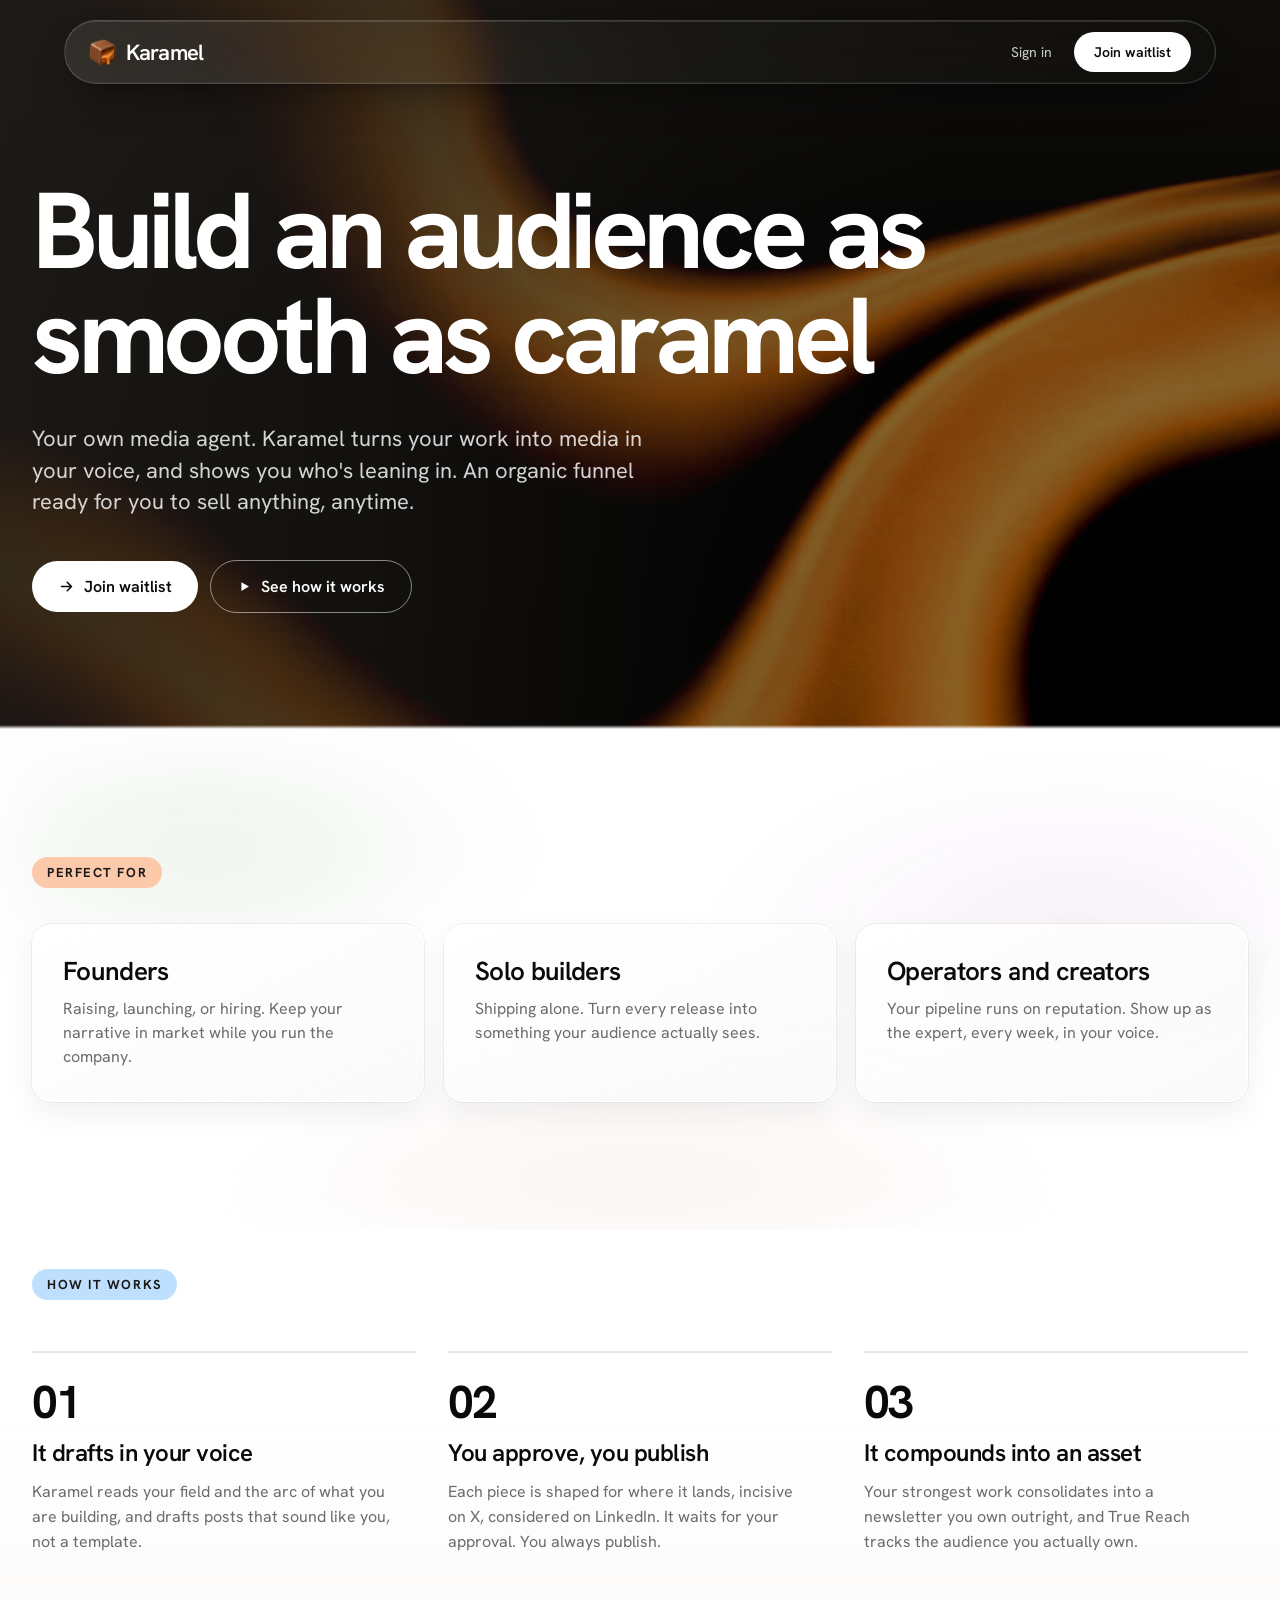
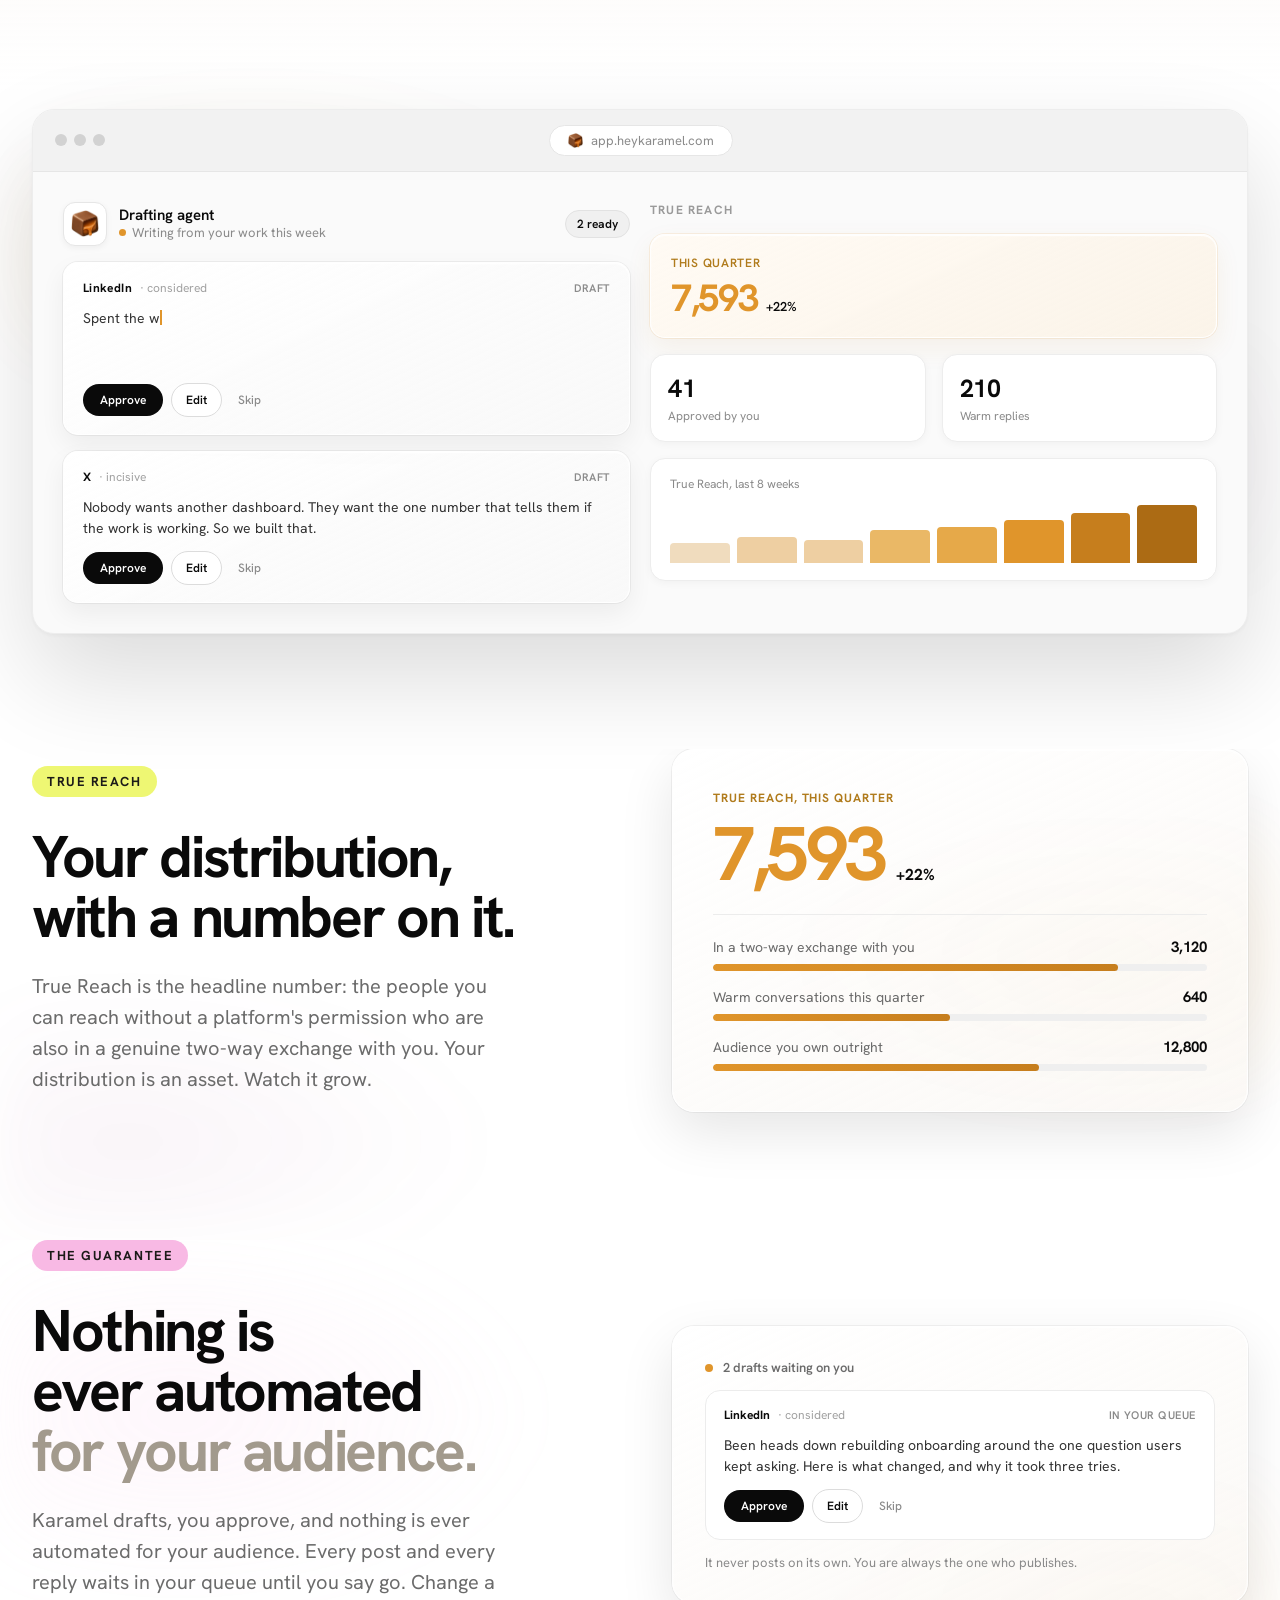
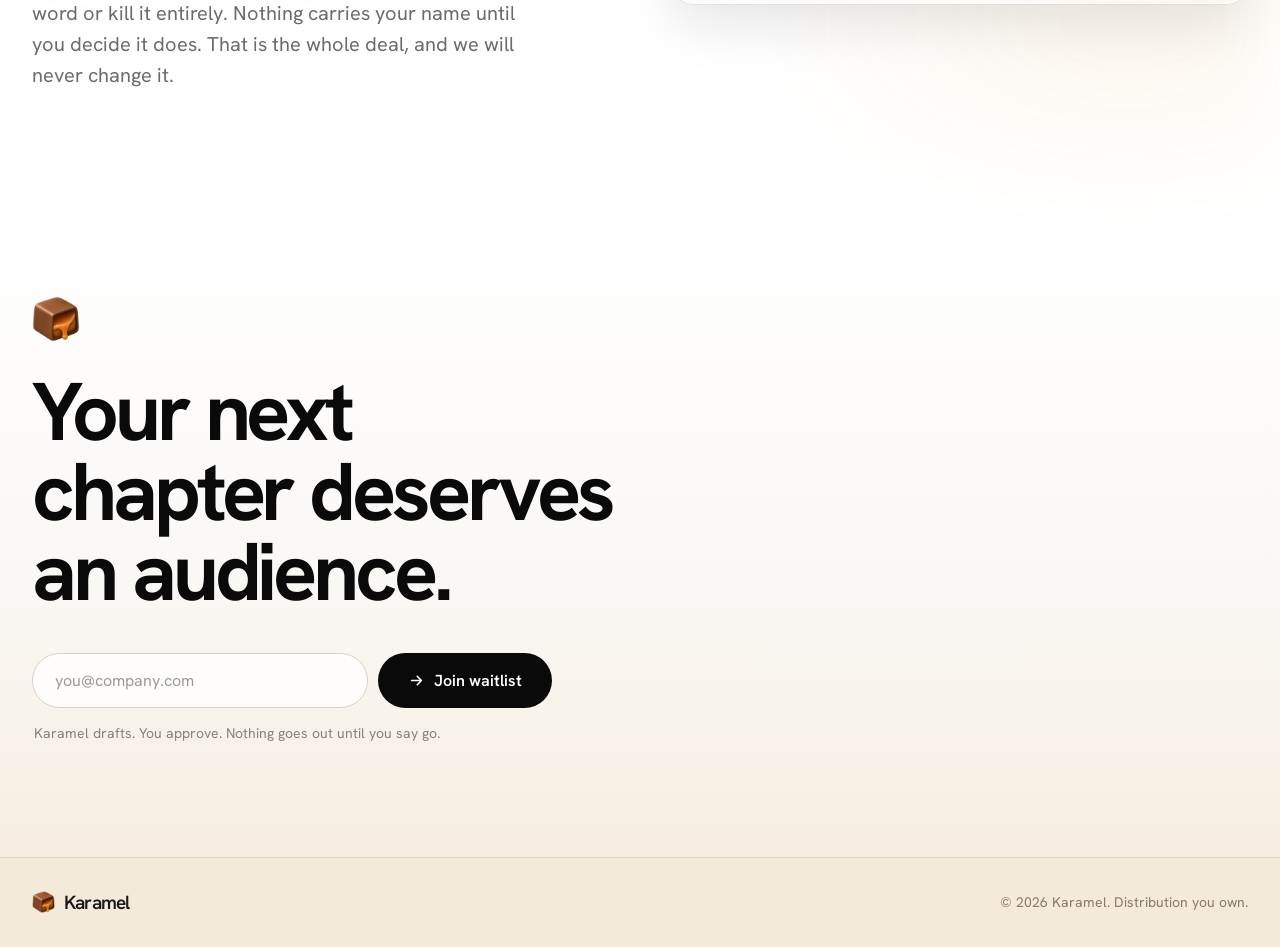
==== index.html @ 357627ce "Replace emblem with caramel-cube mark across site + favicon/apple-touch Co-Authored-By: Claude Opus " ====
<!doctype html>
<html lang="en">
<head>
<meta charset="utf-8">
<meta name="viewport" content="width=device-width, initial-scale=1">
<title>Karamel, build an audience as smooth as caramel</title>
<meta name="description" content="Your own media agent. Karamel turns your work into media in your voice, and shows you who's leaning in. An organic funnel ready for you to sell anything, anytime.">
<link rel="icon" type="image/png" href="assets/favicon.png">
<link rel="apple-touch-icon" href="assets/apple-touch-icon.png">
<link rel="canonical" href="https://heykaramel.com/">
<meta property="og:type" content="website">
<meta property="og:site_name" content="Karamel">
<meta property="og:url" content="https://heykaramel.com/">
<meta property="og:title" content="Karamel, build an audience as smooth as caramel">
<meta property="og:description" content="Your own media agent. Karamel turns your work into media in your voice, and shows you who's leaning in. An organic funnel ready for you to sell anything, anytime.">
<meta property="og:image" content="https://heykaramel.com/assets/og.png">
<meta property="og:image:width" content="1200">
<meta property="og:image:height" content="630">
<meta property="og:image:alt" content="Karamel: build an audience as smooth as caramel.">
<meta name="twitter:card" content="summary_large_image">
<meta name="twitter:title" content="Karamel, build an audience as smooth as caramel">
<meta name="twitter:description" content="Your own media agent. Karamel turns your work into media in your voice, and shows you who's leaning in. An organic funnel ready for you to sell anything, anytime.">
<meta name="twitter:image" content="https://heykaramel.com/assets/og.png">
<link rel="preconnect" href="https://fonts.googleapis.com">
<link rel="preconnect" href="https://fonts.gstatic.com" crossorigin>
<link href="https://fonts.googleapis.com/css2?family=Hanken+Grotesk:wght@400;500;600;700;800&display=swap" rel="stylesheet">
<style>
  body { margin: 0; background: #ffffff; }
  html { scroll-behavior: smooth; }
  a { color: #0a0a0a; text-decoration: none; }
  a:hover { color: #000000; }
  input.kv-field { font-family: 'Hanken Grotesk', system-ui, Helvetica, Arial, sans-serif; }
  input.kv-field::placeholder { color: #9a9a9a; }
  @keyframes kv-pulse { 0%,100% { transform: scale(1); opacity: 1; } 50% { transform: scale(1.5); opacity: .35; } }
  @keyframes kv-pop { 0% { opacity: 0; transform: translateY(6px); } 100% { opacity: 1; transform: none; } }
  @keyframes kv-caret { 0%,100% { opacity: 1; } 50% { opacity: 0; } }
  @keyframes kv-drift { 0%,100% { transform: translate3d(0,0,0) scale(1); } 50% { transform: translate3d(3%,-4%,0) scale(1.08); } }
  @keyframes kv-drift2 { 0%,100% { transform: translate3d(0,0,0) scale(1); } 50% { transform: translate3d(-3%,4%,0) scale(1.1); } }
  @keyframes kv-glow { 0%,100% { opacity: .68; transform: translateX(-50%) scale(1); } 50% { opacity: 1; transform: translateX(-50%) scale(1.1); } }
  /* hover and focus states (converted from the design's inline hover/focus attributes) */
  /* Nav glass. Measured off the zelara.ai header pill and reproduced value for value:
     blur+saturate, the 29deg sheen, the hairline border, and all four shadows (two inset
     highlights, two drops). Only the tint is ours: their base is a dark green, ours is #201d19. */
  .kv-nav-glass {
    max-width: 1152px; margin: 0 auto; height: 64px; padding: 0 24px; box-sizing: border-box;
    display: flex; align-items: center; justify-content: space-between; gap: 16px;
    border-radius: 9999px;
    border: 1px solid rgba(255,255,255,0.15);
    background-color: rgba(32,29,25,0.18);
    background-image: linear-gradient(29deg, rgba(255,255,255,0.1) 0%, rgba(255,255,255,0.03) 50%, rgba(255,255,255,0) 100%);
    -webkit-backdrop-filter: blur(18px) saturate(1.4);
    backdrop-filter: blur(18px) saturate(1.4);
    box-shadow: inset 0 1px 0 0 rgba(255,255,255,0.12),
                inset 0 -1px 0 0 rgba(255,255,255,0.05),
                0 20px 40px -18px rgba(0,0,0,0.55),
                0 4px 14px -6px rgba(0,0,0,0.35);
    transition: background-color .3s ease, background-image .3s ease, border-color .3s ease, box-shadow .3s ease;
  }
  .kv-wordmark { font-size: 22px; font-weight: 600; letter-spacing: -0.04em; color: #ffffff; transition: color .3s ease; }
  .kv-nav-link { font-size: 14px; font-weight: 400; color: rgba(255,255,255,0.8); transition: color .3s ease; }
  .kv-nav-cta { display: inline-flex; align-items: center; height: 40px; padding: 0 20px; font-size: 14px;
    font-weight: 600; color: #0a0a0a; background: #ffffff; border-radius: 999px; white-space: nowrap;
    transition: background .2s ease, color .2s ease, transform .2s ease; }
  /* Past the hero the page turns white, where the exact glass would hide its own contents
     (white type on a light pill). Same geometry, readable backdrop. */
  .kv-nav-glass.kv-nav-light {
    background-color: rgba(255,255,255,0.7);
    background-image: linear-gradient(29deg, rgba(255,255,255,0.6) 0%, rgba(255,255,255,0.28) 50%, rgba(255,255,255,0) 100%);
    border-color: rgba(10,10,10,0.08);
    box-shadow: inset 0 1px 0 0 rgba(255,255,255,0.9),
                0 12px 30px -14px rgba(0,0,0,0.2),
                0 2px 8px -4px rgba(0,0,0,0.1);
  }
  .kv-nav-light .kv-wordmark { color: #0a0a0a; }
  .kv-nav-light .kv-nav-link { color: #6b6b6b; }
  .kv-nav-light .kv-nav-cta { background: #0a0a0a; color: #ffffff; }
  .kv-nav-glass a:not(.kv-nav-cta):hover { color: #ffffff; }
  .kv-nav-light a:not(.kv-nav-cta):hover { color: #0a0a0a; }
  .kv-nav-cta:hover { background: #f4ead9; color: #0a0a0a; transform: translateY(-1px); }
  .kv-nav-light .kv-nav-cta:hover { background: #262626; color: #ffffff; }
  .kv-hero-primary:hover { background: #f4ead9; transform: translateY(-2px); box-shadow: 0 12px 28px rgba(0,0,0,0.35); }
  .kv-hero-ghost:hover { border-color: #ffffff; transform: translateY(-2px); background: rgba(255,255,255,0.1); }
  .kv-approve:hover { background: #262626; transform: translateY(-1px); }
  .kv-edit:hover { border-color: #0a0a0a; }
  .kv-skip:hover { color: #0a0a0a; }
  .kv-pill:hover { transform: rotate(-2.5deg) scale(1.06); }
  .kv-case:hover { transform: translateY(-8px) rotate(-1.4deg); box-shadow: inset 0 1px 1px rgba(255,255,255,0.97), 0 0 0 1px rgba(224,149,43,0.16), 0 26px 54px rgba(0,0,0,0.12); }
  .kv-step:hover { transform: translateY(-6px) scale(1.02); border-color: #e0952b; }
  .kv-field:focus { border-color: #e0952b; box-shadow: 0 0 0 4px rgba(224,149,43,0.18); }
  .kv-wl-submit:hover { background: #262626; transform: translateY(-2px); box-shadow: 0 12px 28px rgba(10,10,10,0.22); }
  /* THE BET light. The source loop is acid lime; hue-rotate carries it to caramel.
     CSS hue-rotate is a matrix approximation, not a true rotation, so these are tuned by eye. */
  .kv-hero-video { position: absolute; inset: 0; width: 100%; height: 100%; object-fit: cover;
    /* Mirrored, the way the reference does it: the source's hot core sits left, and our copy is
       left-aligned, so flipping carries the light to the right where nothing sits on top of it. */
    transform: scaleX(-1.18) scaleY(1.18);
    filter: hue-rotate(-45deg) saturate(0.8) brightness(0.55) contrast(1.7); }
  @media (prefers-reduced-motion: reduce) {
    * { animation: none !important; transition: none !important; }
    [data-reveal] { opacity: 1 !important; transform: none !important; }
  }
</style>
</head>
<body>
<!-- NAV. Lives outside the wrapper below: that wrapper has overflow-x:hidden, which makes it a
     scroll container, and a position:fixed nav has no business nested inside one. -->
<nav style="position: fixed; top: 0; left: 0; right: 0; z-index: 50; padding: 20px 24px 0; pointer-events: none; font-family: 'Hanken Grotesk', system-ui, Helvetica, Arial, sans-serif;">
    <div class="kv-nav-glass" style="pointer-events: auto;">
      <a href="#top" style="display: flex; align-items: center; gap: 9px; flex-shrink: 0;">
        <img src="assets/emblem.png" alt="Karamel" style="height: 27px; width: auto; display: block;">
        <span class="kv-wordmark">Karamel</span>
      </a>
      <div style="display: flex; align-items: center; gap: clamp(10px,2vw,22px);">
        <a href="#waitlist" id="kv-signin" class="kv-nav-link">Sign in</a>
        <a href="#waitlist" class="kv-nav-cta">Join waitlist</a>
      </div>
    </div>
</nav>

<div style="font-family: 'Hanken Grotesk', system-ui, Helvetica, Arial, sans-serif; color: #0a0a0a; background: #ffffff; overflow-x: hidden;">

  <!-- HERO -->
  <header id="top" style="position: relative; overflow: hidden; background: #201d19;">
    <!-- background light loop (the caramel drift, moved up from the old statement section) -->
    <div style="position: absolute; inset: 0; z-index: 0; pointer-events: none; overflow: hidden; background: #000000;">
      <video id="kv-hero-light" class="kv-hero-video" autoplay muted loop playsinline preload="metadata" poster="assets/thebet-light-poster.jpg" aria-hidden="true" tabindex="-1">
        <source src="assets/thebet-light.webm" type="video/webm">
        <source src="assets/thebet-light.mp4" type="video/mp4">
      </video>
      <!-- top scrim, keeps the heading off the hot core -->
      <div style="position: absolute; inset: 0; background: linear-gradient(180deg, rgba(32,29,25,0.5), rgba(32,29,25,0.08) 45%, rgba(32,29,25,0));"></div>
      <!-- left scrim. The copy is left-aligned and the light sweeps through it; this holds the
           text column readable and lets the light bloom on the right, where nothing sits on it. -->
      <div style="position: absolute; inset: 0; background: linear-gradient(90deg, rgba(32,29,25,0.82) 0%, rgba(32,29,25,0.55) 30%, rgba(32,29,25,0.16) 54%, rgba(32,29,25,0) 74%);"></div>
      <!-- bottom fade: a thin feathered edge at the very bottom only, just enough to meet the
           white section below. -->
      <div style="position: absolute; inset: 99.5% 0 0 0; background: linear-gradient(180deg, rgba(255,255,255,0) 0%, #ffffff 100%);"></div>
    </div>
    <div style="position: relative; z-index: 1; max-width: 1240px; margin: 0 auto; padding: clamp(132px,14vw,196px) 32px clamp(72px,9vw,116px);">
      <h1 data-reveal style="font-size: clamp(52px,9vw,108px); font-weight: 700; letter-spacing: -0.05em; line-height: 0.97; margin: 0 0 clamp(24px,3vw,34px); max-width: 15ch; text-wrap: balance; color: #ffffff;">Build an audience as smooth as caramel</h1>
      <p data-reveal style="font-size: clamp(18px,1.9vw,22px); line-height: 1.45; color: rgba(255,255,255,0.82); max-width: 620px; margin: 0 0 clamp(30px,4vw,42px); text-wrap: pretty;">Your own media agent. Karamel turns your work into media in your voice, and shows you who's leaning in. An organic funnel ready for you to sell anything, anytime.</p>
      <div data-reveal style="display: flex; align-items: center; gap: 12px; flex-wrap: wrap;">
        <a href="#waitlist" class="kv-hero-primary" style="display: inline-flex; align-items: center; gap: 9px; padding: 15px 26px; font-size: 16px; font-weight: 600; color: #0a0a0a; background: #ffffff; border-radius: 999px; transition: background .2s ease, transform .2s ease, box-shadow .2s ease;">
          <svg width="17" height="17" viewBox="0 0 24 24" fill="none"><path d="M5 12h14M13 6l6 6-6 6" stroke="#0a0a0a" stroke-width="2.2" stroke-linecap="round" stroke-linejoin="round"/></svg>Join waitlist
        </a>
        <a href="#how" class="kv-hero-ghost" style="display: inline-flex; align-items: center; gap: 9px; padding: 15px 26px; font-size: 16px; font-weight: 600; color: #ffffff; background: transparent; border: 1px solid rgba(255,255,255,0.5); border-radius: 999px; transition: border-color .2s ease, transform .2s ease, background .2s ease;">
          <svg width="15" height="15" viewBox="0 0 24 24" fill="none"><path d="M7 5l12 7-12 7V5z" fill="#ffffff"/></svg>See how it works
        </a>
      </div>
    </div>
  </header>

  <!-- USE-CASE CARDS -->
  <section style="position: relative; overflow: hidden;">
    <div style="position: absolute; inset: 0; z-index: 0; pointer-events: none; background: radial-gradient(38% 44% at 16% 24%, rgba(12,60,6,0.06), transparent 70%), radial-gradient(40% 46% at 84% 40%, rgba(107,24,111,0.06), transparent 72%), radial-gradient(46% 50% at 50% 96%, rgba(245,236,231,0.6), transparent 72%); filter: blur(28px); animation: kv-drift 32s ease-in-out infinite;"></div>
    <div style="position: relative; z-index: 1; max-width: 1240px; margin: 0 auto; padding: clamp(72px,10vw,140px) 32px;">
      <p data-reveal style="margin: 0 0 clamp(24px,3vw,36px);"><span class="kv-pill" style="display: inline-block; padding: 7px 15px; font-size: 13px; font-weight: 700; letter-spacing: 0.12em; text-transform: uppercase; color: #1b1a18; background: #fcc9ab; border-radius: 999px; transition: transform .25s cubic-bezier(.34,1.56,.64,1);">Perfect for</span></p>
      <div style="display: grid; grid-template-columns: repeat(auto-fit, minmax(280px, 1fr)); gap: 20px;">
        <div data-reveal class="kv-case" style="background: linear-gradient(155deg, rgba(255,255,255,0.92), rgba(248,248,248,0.7)); border: 1px solid rgba(255,255,255,0.9); box-shadow: inset 0 1px 1px rgba(255,255,255,0.95), 0 0 0 1px rgba(0,0,0,0.05), 0 12px 30px rgba(0,0,0,0.06); border-radius: 20px; padding: 32px 30px; display: flex; flex-direction: column; gap: 12px; height: 100%; box-sizing: border-box; transition: transform .32s cubic-bezier(.34,1.56,.64,1), box-shadow .28s ease;">
          <div style="font-size: clamp(22px,2.4vw,26px); font-weight: 600; letter-spacing: -0.025em; color: #0a0a0a; line-height: 1.1;">Founders</div>
          <div style="font-size: 16px; line-height: 1.5; color: #6b6b6b;">Raising, launching, or hiring. Keep your narrative in market while you run the company.</div>
        </div>
        <div data-reveal class="kv-case" style="background: linear-gradient(155deg, rgba(255,255,255,0.92), rgba(248,248,248,0.7)); border: 1px solid rgba(255,255,255,0.9); box-shadow: inset 0 1px 1px rgba(255,255,255,0.95), 0 0 0 1px rgba(0,0,0,0.05), 0 12px 30px rgba(0,0,0,0.06); border-radius: 20px; padding: 32px 30px; display: flex; flex-direction: column; gap: 12px; height: 100%; box-sizing: border-box; transition: transform .32s cubic-bezier(.34,1.56,.64,1), box-shadow .28s ease;">
          <div style="font-size: clamp(22px,2.4vw,26px); font-weight: 600; letter-spacing: -0.025em; color: #0a0a0a; line-height: 1.1;">Solo builders</div>
          <div style="font-size: 16px; line-height: 1.5; color: #6b6b6b;">Shipping alone. Turn every release into something your audience actually sees.</div>
        </div>
        <div data-reveal class="kv-case" style="background: linear-gradient(155deg, rgba(255,255,255,0.92), rgba(248,248,248,0.7)); border: 1px solid rgba(255,255,255,0.9); box-shadow: inset 0 1px 1px rgba(255,255,255,0.95), 0 0 0 1px rgba(0,0,0,0.05), 0 12px 30px rgba(0,0,0,0.06); border-radius: 20px; padding: 32px 30px; display: flex; flex-direction: column; gap: 12px; height: 100%; box-sizing: border-box; transition: transform .32s cubic-bezier(.34,1.56,.64,1), box-shadow .28s ease;">
          <div style="font-size: clamp(22px,2.4vw,26px); font-weight: 600; letter-spacing: -0.025em; color: #0a0a0a; line-height: 1.1;">Operators and creators</div>
          <div style="font-size: 16px; line-height: 1.5; color: #6b6b6b;">Your pipeline runs on reputation. Show up as the expert, every week, in your voice.</div>
        </div>
      </div>
    </div>
  </section>

  <!-- NUMBERED STEPS -->
  <section id="how" style="position: relative;">
    <div style="position: absolute; inset: 0; z-index: 0; pointer-events: none; background: linear-gradient(180deg, #ffffff 0%, rgba(250,248,245,0) 37%, rgba(251,249,247,0.5) 73%, #ffffff 96%);"></div>
    <div style="position: relative; z-index: 1; max-width: 1240px; margin: 0 auto; padding: clamp(20px,3vw,40px) 32px clamp(72px,10vw,140px);">
      <p data-reveal style="margin: 0 0 clamp(36px,4vw,56px);"><span class="kv-pill" style="display: inline-block; padding: 7px 15px; font-size: 13px; font-weight: 700; letter-spacing: 0.12em; text-transform: uppercase; color: #1b1a18; background: #bedffe; border-radius: 999px; transition: transform .25s cubic-bezier(.34,1.56,.64,1);">How it works</span></p>
      <div style="display: grid; grid-template-columns: repeat(auto-fit, minmax(280px, 1fr)); gap: clamp(20px,3vw,32px);">
        <div data-reveal class="kv-step" style="display: flex; flex-direction: column; gap: 14px; padding: 26px 22px 26px 0; border-top: 2px solid #e6e6e6; transition: transform .32s cubic-bezier(.34,1.56,.64,1), border-color .28s ease;">
          <div style="font-size: clamp(34px,4vw,46px); font-weight: 700; letter-spacing: -0.04em; color: #0a0a0a; font-variant-numeric: tabular-nums; line-height: 1;">01</div>
          <div style="font-size: clamp(20px,2.1vw,24px); font-weight: 600; letter-spacing: -0.02em; color: #0a0a0a; line-height: 1.15;">It drafts in your voice</div>
          <div style="font-size: 16px; line-height: 1.55; color: #6b6b6b;">Karamel reads your field and the arc of what you are building, and drafts posts that sound like you, not a template.</div>
        </div>
        <div data-reveal class="kv-step" style="display: flex; flex-direction: column; gap: 14px; padding: 26px 22px 26px 0; border-top: 2px solid #e6e6e6; transition: transform .32s cubic-bezier(.34,1.56,.64,1), border-color .28s ease;">
          <div style="font-size: clamp(34px,4vw,46px); font-weight: 700; letter-spacing: -0.04em; color: #0a0a0a; font-variant-numeric: tabular-nums; line-height: 1;">02</div>
          <div style="font-size: clamp(20px,2.1vw,24px); font-weight: 600; letter-spacing: -0.02em; color: #0a0a0a; line-height: 1.15;">You approve, you publish</div>
          <div style="font-size: 16px; line-height: 1.55; color: #6b6b6b;">Each piece is shaped for where it lands, incisive on X, considered on LinkedIn. It waits for your approval. You always publish.</div>
        </div>
        <div data-reveal class="kv-step" style="display: flex; flex-direction: column; gap: 14px; padding: 26px 22px 26px 0; border-top: 2px solid #e6e6e6; transition: transform .32s cubic-bezier(.34,1.56,.64,1), border-color .28s ease;">
          <div style="font-size: clamp(34px,4vw,46px); font-weight: 700; letter-spacing: -0.04em; color: #0a0a0a; font-variant-numeric: tabular-nums; line-height: 1;">03</div>
          <div style="font-size: clamp(20px,2.1vw,24px); font-weight: 600; letter-spacing: -0.02em; color: #0a0a0a; line-height: 1.15;">It compounds into an asset</div>
          <div style="font-size: 16px; line-height: 1.55; color: #6b6b6b;">Your strongest work consolidates into a newsletter you own outright, and True Reach tracks the audience you actually own.</div>
        </div>
      </div>
    </div>
  </section>

  <!-- PRODUCT SHOT -->
  <section id="kv-product" style="position: relative; max-width: 1240px; margin: 0 auto; padding: 0 32px clamp(72px,9vw,128px);">
    <div style="position: absolute; inset: -6% 0 8% 0; z-index: 0; pointer-events: none; background: radial-gradient(40% 38% at 20% 30%, rgba(224,149,43,0.1), transparent 70%), radial-gradient(42% 40% at 84% 62%, rgba(107,24,111,0.05), transparent 72%); filter: blur(30px); animation: kv-drift2 34s ease-in-out infinite;"></div>
    <div data-reveal style="position: relative; z-index: 1; border-radius: 22px; overflow: hidden; background: #fafafa; border: 1px solid #ededed; box-shadow: 0 2px 4px rgba(0,0,0,0.04), 0 44px 100px rgba(0,0,0,0.14);">
      <div style="display: flex; align-items: center; gap: 14px; padding: 15px 22px; background: #f2f2f2; border-bottom: 1px solid #e6e6e6;">
        <div style="display: flex; gap: 7px;">
          <span style="width: 12px; height: 12px; border-radius: 50%; background: #d2d2d2;"></span>
          <span style="width: 12px; height: 12px; border-radius: 50%; background: #d2d2d2;"></span>
          <span style="width: 12px; height: 12px; border-radius: 50%; background: #d2d2d2;"></span>
        </div>
        <div style="display: flex; align-items: center; gap: 8px; margin: 0 auto; padding: 6px 18px; background: #ffffff; border: 1px solid #e6e6e6; border-radius: 999px; font-size: 13px; color: #8a8a8a;">
          <img src="assets/emblem.png" alt="" style="height: 15px; width: auto;">app.heykaramel.com
        </div>
        <div style="width: 48px;"></div>
      </div>
      <div style="padding: clamp(20px,2.6vw,30px); display: grid; grid-template-columns: repeat(auto-fit, minmax(300px, 1fr)); gap: 20px;">

        <div style="display: flex; flex-direction: column; gap: 16px; min-width: 0;">
          <div style="display: flex; align-items: center; gap: 12px;">
            <span style="width: 42px; height: 42px; border-radius: 12px; background: #ffffff; border: 1px solid #e6e6e6; display: flex; align-items: center; justify-content: center; flex-shrink: 0; box-shadow: 0 2px 6px rgba(0,0,0,0.05);"><img src="assets/emblem.png" alt="" style="width: 28px; height: 28px; object-fit: contain;"></span>
            <div style="min-width: 0;">
              <div style="font-size: 15px; font-weight: 600; color: #0a0a0a; line-height: 1.2;">Drafting agent</div>
              <div style="font-size: 13px; color: #8a8a8a; display: flex; align-items: center; gap: 6px;"><span style="width: 7px; height: 7px; border-radius: 50%; background: #e0952b; display: inline-block; animation: kv-pulse 1.8s ease-in-out infinite;"></span>Writing from your work this week</div>
            </div>
            <span style="margin-left: auto; font-size: 12px; font-weight: 600; color: #0a0a0a; background: #f0f0f0; border: 1px solid #e2e2e2; padding: 5px 11px; border-radius: 999px; white-space: nowrap;">2 ready</span>
          </div>

          <div style="background: linear-gradient(155deg, rgba(255,255,255,0.92), rgba(248,248,248,0.72)); border: 1px solid rgba(255,255,255,0.9); box-shadow: inset 0 1px 1px rgba(255,255,255,0.95), 0 0 0 1px rgba(0,0,0,0.05), 0 10px 26px rgba(0,0,0,0.06); border-radius: 15px; padding: 17px 19px; display: flex; flex-direction: column; gap: 12px;">
            <div style="display: flex; align-items: center; gap: 8px;"><span style="font-size: 12px; font-weight: 700; letter-spacing: 0.03em; color: #0a0a0a;">LinkedIn</span><span style="font-size: 12px; color: #a0a0a0;">· considered</span><span style="margin-left: auto; font-size: 11px; font-weight: 600; letter-spacing: 0.05em; text-transform: uppercase; color: #8a8a8a;">Draft</span></div>
            <p style="margin: 0; font-size: 14px; line-height: 1.5; color: #333333; min-height: 63px;"><span id="kv-type"></span><span id="kv-caret" style="display: inline-block; width: 2px; height: 15px; background: #e0952b; margin-left: 1px; vertical-align: -2px; animation: kv-caret 1s step-end infinite;"></span></p>
            <div id="kv-draft-pending" style="display: flex; gap: 8px; align-items: center;">
              <button onclick="kvApprove(this)" class="kv-approve" style="font-size: 12px; font-weight: 600; font-family: inherit; color: #ffffff; background: #0a0a0a; border: none; padding: 8px 17px; border-radius: 999px; cursor: pointer; transition: background .2s ease, transform .2s ease;">Approve</button>
              <button class="kv-edit" style="font-size: 12px; font-weight: 600; font-family: inherit; color: #0a0a0a; background: #ffffff; border: 1px solid #dcdcdc; padding: 8px 14px; border-radius: 999px; cursor: pointer; transition: border-color .2s ease;">Edit</button>
              <button class="kv-skip" style="font-size: 12px; font-weight: 500; font-family: inherit; color: #8a8a8a; background: transparent; border: none; padding: 8px; cursor: pointer; transition: color .2s ease;">Skip</button>
            </div>
            <div id="kv-draft-approved" style="display: none; align-items: center; gap: 9px; font-size: 13px; color: #0a0a0a; background: #fbf1e2; border: 1px solid #f0dcbe; border-radius: 10px; padding: 9px 12px; animation: kv-pop .3s ease both;">
              <span style="width: 20px; height: 20px; border-radius: 50%; background: #e0952b; display: inline-flex; align-items: center; justify-content: center; flex-shrink: 0;"><svg width="12" height="12" viewBox="0 0 24 24" fill="none"><path d="M5 13l4 4L19 7" stroke="#ffffff" stroke-width="2.8" stroke-linecap="round" stroke-linejoin="round"/></svg></span>
              <span><strong>Approved by you.</strong> Scheduled for 9:00 AM.</span>
            </div>
          </div>

          <div style="background: linear-gradient(155deg, rgba(255,255,255,0.92), rgba(248,248,248,0.72)); border: 1px solid rgba(255,255,255,0.9); box-shadow: inset 0 1px 1px rgba(255,255,255,0.95), 0 0 0 1px rgba(0,0,0,0.05), 0 10px 26px rgba(0,0,0,0.06); border-radius: 15px; padding: 17px 19px; display: flex; flex-direction: column; gap: 12px;">
            <div style="display: flex; align-items: center; gap: 8px;"><span style="font-size: 12px; font-weight: 700; letter-spacing: 0.03em; color: #0a0a0a;">X</span><span style="font-size: 12px; color: #a0a0a0;">· incisive</span><span style="margin-left: auto; font-size: 11px; font-weight: 600; letter-spacing: 0.05em; text-transform: uppercase; color: #8a8a8a;">Draft</span></div>
            <p style="margin: 0; font-size: 14px; line-height: 1.5; color: #333333;">Nobody wants another dashboard. They want the one number that tells them if the work is working. So we built that.</p>
            <div style="display: flex; gap: 8px; align-items: center;"><span style="font-size: 12px; font-weight: 600; color: #ffffff; background: #0a0a0a; padding: 8px 17px; border-radius: 999px;">Approve</span><span style="font-size: 12px; font-weight: 600; color: #0a0a0a; background: #ffffff; border: 1px solid #dcdcdc; padding: 8px 14px; border-radius: 999px;">Edit</span><span style="font-size: 12px; font-weight: 500; color: #8a8a8a; padding: 8px;">Skip</span></div>
          </div>
        </div>

        <div style="display: flex; flex-direction: column; gap: 16px; min-width: 0;">
          <div style="font-size: 12px; font-weight: 700; letter-spacing: 0.1em; text-transform: uppercase; color: #9a9a9a;">True Reach</div>
          <div style="background: linear-gradient(155deg, rgba(255,250,243,0.94), rgba(251,241,226,0.72)); border: 1px solid rgba(255,255,255,0.9); box-shadow: inset 0 1px 1px rgba(255,255,255,0.95), 0 0 0 1px rgba(224,149,43,0.12), 0 10px 26px rgba(176,110,30,0.08); border-radius: 15px; padding: 20px;">
            <div style="font-size: 12px; font-weight: 600; letter-spacing: 0.06em; text-transform: uppercase; color: #b07b1c; margin-bottom: 8px;">This quarter</div>
            <div style="display: flex; align-items: baseline; gap: 9px;"><span data-count="8240" style="font-size: 38px; font-weight: 700; letter-spacing: -0.035em; color: #e0952b; font-variant-numeric: tabular-nums; line-height: 1;">8,240</span><span style="font-size: 13px; font-weight: 600; color: #0a0a0a;">+22%</span></div>
          </div>
          <div style="display: grid; grid-template-columns: 1fr 1fr; gap: 16px;">
            <div style="background: #ffffff; border: 1px solid #ededed; border-radius: 15px; padding: 17px; box-shadow: 0 2px 8px rgba(0,0,0,0.04);"><div style="font-size: 25px; font-weight: 700; color: #0a0a0a; letter-spacing: -0.02em; font-variant-numeric: tabular-nums;">41</div><div style="font-size: 12px; color: #8a8a8a; margin-top: 3px;">Approved by you</div></div>
            <div style="background: #ffffff; border: 1px solid #ededed; border-radius: 15px; padding: 17px; box-shadow: 0 2px 8px rgba(0,0,0,0.04);"><div style="font-size: 25px; font-weight: 700; color: #0a0a0a; letter-spacing: -0.02em; font-variant-numeric: tabular-nums;">210</div><div style="font-size: 12px; color: #8a8a8a; margin-top: 3px;">Warm replies</div></div>
          </div>
          <div style="background: #ffffff; border: 1px solid #ededed; border-radius: 15px; padding: 17px 19px; box-shadow: 0 2px 8px rgba(0,0,0,0.04);">
            <div style="font-size: 12px; color: #8a8a8a; margin-bottom: 13px;">True Reach, last 8 weeks</div>
            <div style="display: flex; align-items: flex-end; gap: 7px; height: 58px;">
              <div style="flex: 1; height: 34%; background: #f0dcbe; border-radius: 4px 4px 0 0;"></div>
              <div style="flex: 1; height: 44%; background: #eecfa2; border-radius: 4px 4px 0 0;"></div>
              <div style="flex: 1; height: 40%; background: #eecfa2; border-radius: 4px 4px 0 0;"></div>
              <div style="flex: 1; height: 56%; background: #eab866; border-radius: 4px 4px 0 0;"></div>
              <div style="flex: 1; height: 62%; background: #e6a949; border-radius: 4px 4px 0 0;"></div>
              <div style="flex: 1; height: 74%; background: #e0952b; border-radius: 4px 4px 0 0;"></div>
              <div style="flex: 1; height: 86%; background: #c67e1d; border-radius: 4px 4px 0 0;"></div>
              <div style="flex: 1; height: 100%; background: #ac6b14; border-radius: 4px 4px 0 0;"></div>
            </div>
          </div>
        </div>

      </div>
    </div>
  </section>

  <!-- TRUE REACH METRIC -->
  <section style="position: relative; overflow: hidden;">
    <div style="position: absolute; inset: 0; z-index: 0; pointer-events: none; background: radial-gradient(44% 50% at 86% 42%, rgba(224,149,43,0.12), transparent 70%), radial-gradient(40% 44% at 10% 80%, rgba(150,50,125,0.05), transparent 72%); filter: blur(30px); animation: kv-drift2 30s ease-in-out infinite;"></div>
    <div style="position: relative; z-index: 1; max-width: 1240px; margin: 0 auto; padding: 0 32px clamp(72px,10vw,140px);">
      <div style="display: grid; grid-template-columns: repeat(auto-fit, minmax(320px, 1fr)); gap: clamp(32px,5vw,72px); align-items: center;">
        <div>
          <p data-reveal style="margin: 0 0 clamp(20px,2.5vw,30px);"><span class="kv-pill" style="display: inline-block; padding: 7px 15px; font-size: 13px; font-weight: 700; letter-spacing: 0.12em; text-transform: uppercase; color: #1b1a18; background: #eef773; border-radius: 999px; transition: transform .25s cubic-bezier(.34,1.56,.64,1);">True Reach</span></p>
          <h2 data-reveal style="font-size: clamp(34px,4.6vw,60px); font-weight: 700; letter-spacing: -0.04em; line-height: 1.02; margin: 0 0 24px; color: #0a0a0a; text-wrap: balance;">Your distribution, with a number on it.</h2>
          <p data-reveal style="font-size: clamp(17px,1.9vw,20px); line-height: 1.55; color: #6b6b6b; margin: 0; max-width: 44ch; text-wrap: pretty;">True Reach is the headline number: the people you can reach without a platform's permission who are also in a genuine two-way exchange with you. Your distribution is an asset. Watch it grow.</p>
        </div>
        <div data-reveal style="background: linear-gradient(155deg, rgba(255,255,255,0.94), rgba(250,247,243,0.72)); border: 1px solid rgba(255,255,255,0.92); box-shadow: inset 0 1px 1px rgba(255,255,255,0.96), 0 0 0 1px rgba(0,0,0,0.05), 0 20px 54px rgba(0,0,0,0.1); border-radius: 22px; padding: clamp(28px,3.5vw,40px); display: flex; flex-direction: column; gap: 22px;">
          <div>
            <div style="font-size: 12px; font-weight: 700; letter-spacing: 0.08em; text-transform: uppercase; color: #b07b1c; margin-bottom: 10px;">True Reach, this quarter</div>
            <div style="display: flex; align-items: baseline; gap: 12px; flex-wrap: wrap;"><span data-count="8240" style="font-size: clamp(52px,8vw,76px); font-weight: 700; letter-spacing: -0.05em; color: #e0952b; line-height: 1; font-variant-numeric: tabular-nums;">8,240</span><span style="font-size: 16px; font-weight: 700; color: #0a0a0a;">+22%</span></div>
          </div>
          <div style="height: 1px; background: #ececec;"></div>
          <div style="display: flex; flex-direction: column; gap: 16px;">
            <div style="display: flex; flex-direction: column; gap: 7px;">
              <div style="display: flex; justify-content: space-between; align-items: baseline;"><span style="font-size: 14px; color: #6b6b6b;">In a two-way exchange with you</span><span style="font-size: 15px; font-weight: 700; color: #0a0a0a; font-variant-numeric: tabular-nums;">3,120</span></div>
              <div style="height: 7px; border-radius: 999px; background: #efefef; overflow: hidden;"><div data-bar="82%" style="height: 100%; width: 82%; border-radius: 999px; background: linear-gradient(90deg, #e0952b, #c67e1d); transform-origin: left; transition: transform .9s cubic-bezier(.2,.8,.2,1);"></div></div>
            </div>
            <div style="display: flex; flex-direction: column; gap: 7px;">
              <div style="display: flex; justify-content: space-between; align-items: baseline;"><span style="font-size: 14px; color: #6b6b6b;">Warm conversations this quarter</span><span style="font-size: 15px; font-weight: 700; color: #0a0a0a; font-variant-numeric: tabular-nums;">640</span></div>
              <div style="height: 7px; border-radius: 999px; background: #efefef; overflow: hidden;"><div data-bar="48%" style="height: 100%; width: 48%; border-radius: 999px; background: linear-gradient(90deg, #e0952b, #c67e1d); transform-origin: left; transition: transform .9s cubic-bezier(.2,.8,.2,1);"></div></div>
            </div>
            <div style="display: flex; flex-direction: column; gap: 7px;">
              <div style="display: flex; justify-content: space-between; align-items: baseline;"><span style="font-size: 14px; color: #6b6b6b;">Audience you own outright</span><span style="font-size: 15px; font-weight: 700; color: #0a0a0a; font-variant-numeric: tabular-nums;">12,800</span></div>
              <div style="height: 7px; border-radius: 999px; background: #efefef; overflow: hidden;"><div data-bar="66%" style="height: 100%; width: 66%; border-radius: 999px; background: linear-gradient(90deg, #e0952b, #c67e1d); transform-origin: left; transition: transform .9s cubic-bezier(.2,.8,.2,1);"></div></div>
            </div>
          </div>
        </div>
      </div>
    </div>
  </section>

  <!-- THE GUARANTEE -->
  <section style="position: relative; overflow: hidden;">
    <div style="position: absolute; inset: 0; z-index: 0; pointer-events: none; background: radial-gradient(40% 44% at 14% 30%, rgba(248,185,228,0.12), transparent 70%), radial-gradient(42% 46% at 88% 66%, rgba(224,149,43,0.08), transparent 72%); filter: blur(30px); animation: kv-drift 32s ease-in-out infinite;"></div>
    <div style="position: relative; z-index: 1; max-width: 1240px; margin: 0 auto; padding: 0 32px clamp(72px,10vw,140px);">
      <div style="display: grid; grid-template-columns: repeat(auto-fit, minmax(320px, 1fr)); gap: clamp(32px,5vw,72px); align-items: center;">
        <div>
          <p data-reveal style="margin: 0 0 clamp(20px,2.5vw,30px);"><span class="kv-pill" style="display: inline-block; padding: 7px 15px; font-size: 13px; font-weight: 700; letter-spacing: 0.12em; text-transform: uppercase; color: #1b1a18; background: #f8b9e4; border-radius: 999px; transition: transform .25s cubic-bezier(.34,1.56,.64,1);">The guarantee</span></p>
          <h2 data-reveal style="font-size: clamp(34px,4.6vw,60px); font-weight: 700; letter-spacing: -0.04em; line-height: 1.02; margin: 0 0 24px; text-wrap: balance;"><span style="color: #0a0a0a;">Nothing is ever automated</span><br><span style="color: #a29a8d;">for your audience.</span></h2>
          <p data-reveal style="font-size: clamp(17px,1.9vw,20px); line-height: 1.55; color: #6b6b6b; margin: 0; max-width: 46ch; text-wrap: pretty;">Karamel drafts, you approve, and nothing is ever automated for your audience. Every post and every reply waits in your queue until you say go. Change a word or kill it entirely. Nothing carries your name until you decide it does. That is the whole deal, and we will never change it.</p>
        </div>
        <div data-reveal style="background: linear-gradient(155deg, rgba(255,255,255,0.94), rgba(250,247,243,0.72)); border: 1px solid rgba(255,255,255,0.92); box-shadow: inset 0 1px 1px rgba(255,255,255,0.96), 0 0 0 1px rgba(0,0,0,0.05), 0 20px 54px rgba(0,0,0,0.1); border-radius: 22px; padding: clamp(24px,3vw,32px); display: flex; flex-direction: column; gap: 14px;">
          <div style="display: flex; align-items: center; gap: 10px;">
            <span style="width: 8px; height: 8px; border-radius: 50%; background: #e0952b; display: inline-block; animation: kv-pulse 1.8s ease-in-out infinite;"></span>
            <span style="font-size: 13px; font-weight: 600; color: #6b6b6b;">2 drafts waiting on you</span>
          </div>
          <div style="background: #ffffff; border: 1px solid #ececec; border-radius: 15px; padding: 16px 18px; display: flex; flex-direction: column; gap: 12px;">
            <div style="display: flex; align-items: center; gap: 8px;"><span style="font-size: 12px; font-weight: 700; color: #0a0a0a;">LinkedIn</span><span style="font-size: 12px; color: #a0a0a0;">· considered</span><span style="margin-left: auto; font-size: 11px; font-weight: 600; letter-spacing: 0.05em; text-transform: uppercase; color: #8a8a8a;">In your queue</span></div>
            <p style="margin: 0; font-size: 14px; line-height: 1.5; color: #333333;">Been heads down rebuilding onboarding around the one question users kept asking. Here is what changed, and why it took three tries.</p>
            <div id="kv-g-pending" style="display: flex; gap: 8px; align-items: center;">
              <button onclick="kvApprove(this)" class="kv-approve" style="font-size: 12px; font-weight: 600; font-family: inherit; color: #ffffff; background: #0a0a0a; border: none; padding: 8px 17px; border-radius: 999px; cursor: pointer; transition: background .2s ease, transform .2s ease;">Approve</button>
              <button class="kv-edit" style="font-size: 12px; font-weight: 600; font-family: inherit; color: #0a0a0a; background: #ffffff; border: 1px solid #dcdcdc; padding: 8px 14px; border-radius: 999px; cursor: pointer; transition: border-color .2s ease;">Edit</button>
              <button class="kv-skip" style="font-size: 12px; font-weight: 500; font-family: inherit; color: #8a8a8a; background: transparent; border: none; padding: 8px; cursor: pointer; transition: color .2s ease;">Skip</button>
            </div>
            <div id="kv-g-approved" style="display: none; align-items: center; gap: 9px; font-size: 13px; color: #0a0a0a; background: #fbf1e2; border: 1px solid #f0dcbe; border-radius: 10px; padding: 9px 12px; animation: kv-pop .3s ease both;">
              <span style="width: 20px; height: 20px; border-radius: 50%; background: #e0952b; display: inline-flex; align-items: center; justify-content: center; flex-shrink: 0;"><svg width="12" height="12" viewBox="0 0 24 24" fill="none"><path d="M5 13l4 4L19 7" stroke="#ffffff" stroke-width="2.8" stroke-linecap="round" stroke-linejoin="round"/></svg></span>
              <span><strong>Approved by you.</strong> Only ever by you.</span>
            </div>
          </div>
          <p style="margin: 0; font-size: 13px; color: #8a8a8a;">It never posts on its own. You are always the one who publishes.</p>
        </div>
      </div>
    </div>
  </section>

  <!-- CLOSING CTA + FOOTER (vertical fade into cream, footer carries the cream through) -->
  <div style="background: linear-gradient(180deg, #ffffff 0%, #faf8f5 50%, #f4ead9 100%);">
    <section id="waitlist" data-reveal style="max-width: 1240px; margin: 0 auto; padding: clamp(40px,6vw,80px) 32px clamp(72px,9vw,120px);">
      <img src="assets/emblem.png" alt="" style="height: 46px; width: auto; display: block; margin: 0 0 clamp(22px,2.6vw,30px);">
      <h2 style="font-size: clamp(40px,6.4vw,84px); font-weight: 700; letter-spacing: -0.05em; line-height: 0.98; margin: 0 0 clamp(28px,3.5vw,40px); max-width: 16ch; color: #0a0a0a; text-wrap: balance;">Your next chapter deserves an audience.</h2>
      <div class="km-wl">
        <div class="km-wl-open">
          <form onsubmit="return joinWaitlist(event)" style="display: flex; gap: 10px; flex-wrap: wrap; max-width: 520px;">
            <input class="kv-field" type="email" required placeholder="you@company.com" style="flex: 1; min-width: 220px; padding: 16px 22px; font-size: 16px; border: 1px solid #d8d2c8; border-radius: 999px; background: rgba(255,255,255,0.85); color: #0a0a0a; outline: none; box-sizing: border-box; transition: border-color .2s ease, box-shadow .2s ease, transform .2s ease;">
            <button type="submit" class="kv-wl-submit" style="display: inline-flex; align-items: center; gap: 9px; padding: 16px 30px; font-size: 16px; font-weight: 600; font-family: inherit; color: #ffffff; background: #0a0a0a; border: none; border-radius: 999px; cursor: pointer; white-space: nowrap; transition: background .2s ease, transform .2s ease, box-shadow .2s ease;">
              <svg width="17" height="17" viewBox="0 0 24 24" fill="none"><path d="M5 12h14M13 6l6 6-6 6" stroke="#ffffff" stroke-width="2.2" stroke-linecap="round" stroke-linejoin="round"/></svg>Join waitlist
            </button>
          </form>
        </div>
        <div class="km-wl-joined" style="display: none;">
          <div style="display: inline-flex; align-items: center; gap: 13px; padding: 16px 24px; background: rgba(255,255,255,0.85); border: 1px solid #f0dcbe; border-radius: 999px; animation: kv-pop .35s ease both;">
            <span style="width: 30px; height: 30px; border-radius: 50%; background: #e0952b; display: inline-flex; align-items: center; justify-content: center; flex-shrink: 0;"><svg width="16" height="16" viewBox="0 0 24 24" fill="none"><path d="M5 13l4 4L19 7" stroke="#ffffff" stroke-width="2.6" stroke-linecap="round" stroke-linejoin="round"/></svg></span>
            <span style="font-size: 16px; font-weight: 600; color: #0a0a0a;">You're on the list. We'll be in touch.</span>
          </div>
        </div>
      </div>
      <p style="font-size: 14px; color: #8a8175; margin: 16px 2px 0;">Karamel drafts. You approve. Nothing goes out until you say go.</p>
    </section>

    <footer style="background: #f4ead9; border-top: 1px solid rgba(90,45,10,0.12); padding: 32px 32px;">
      <div style="max-width: 1240px; margin: 0 auto; display: flex; justify-content: space-between; align-items: center; gap: 20px; flex-wrap: wrap;">
        <div style="display: flex; align-items: center; gap: 9px;">
          <img src="assets/emblem.png" alt="" style="height: 22px; width: auto;">
          <span style="font-size: 19px; font-weight: 600; letter-spacing: -0.04em; color: #1b1a18;">Karamel</span>
        </div>
        <span style="font-size: 14px; color: #8a7b62;">© 2026 Karamel. Distribution you own.</span>
      </div>
    </footer>
  </div>
</div>

<script>
  // Sign-in target. The product app has no public home yet, so in production the
  // "Sign in" link stays pointed at the waitlist. On localhost, point it at the
  // local app (:8787) so the flow is testable. This keeps the hardcoded localhost
  // URL out of anything a real visitor sees.
  (function(){
    var host = location.hostname;
    if(host === 'localhost' || host === '127.0.0.1'){
      var el = document.getElementById('kv-signin');
      if(el){ el.setAttribute('href', 'http://127.0.0.1:8787/'); }
    }
  })();

  // Waitlist capture. Rows go straight into the Karamel Supabase project.
  // This key is public by design: it ships in the page source. It is safe because the
  // waitlist table is write-only for it -- insert-only RLS with no read policy, and a
  // column grant limiting it to (email, source). Verified by probe, do not widen either.
  var WAITLIST_URL = "https://lixlseqvcmsnbvbcsoxt.supabase.co/rest/v1/waitlist";
  var WAITLIST_KEY = "sb_publishable_n_uFbeFEVseSRr8eHRZmng_rE_uuJE-";
  var WAITLIST_FALLBACK = "adiarora310@gmail.com";

  function joinWaitlist(e){
    e.preventDefault();
    var form = e.target;
    var wrap = form.closest('.km-wl');
    var input = form.querySelector('input[type=email]');
    var btn = form.querySelector('button[type=submit], .kv-wl-submit');
    var email = (input.value || "").trim();
    if(!email){ return false; }

    function succeed(){
      if(!wrap){ return; }
      var open = wrap.querySelector('.km-wl-open');
      var joined = wrap.querySelector('.km-wl-joined');
      if(open){ open.style.display = 'none'; }
      if(joined){ joined.style.display = 'flex'; }
    }
    // Never fake a success. If the row did not land, say so and give them a way through.
    function fail(why){
      console.error('[waitlist] not saved:', why);
      var note = form.querySelector('.km-wl-error');
      if(!note){
        note = document.createElement('p');
        note.className = 'km-wl-error';
        note.style.cssText = 'margin:10px 0 0;font-size:13px;line-height:1.5;color:#b00020;';
        form.appendChild(note);
      }
      note.innerHTML = 'That did not save. Please email <a href="mailto:' + WAITLIST_FALLBACK +
        '" style="color:#b00020;text-decoration:underline;">' + WAITLIST_FALLBACK + '</a> and you are on the list.';
      if(btn){ btn.disabled = false; btn.textContent = 'Join waitlist'; }
    }

    if(btn){ btn.disabled = true; }
    fetch(WAITLIST_URL, {
      method: 'POST',
      headers: {
        'apikey': WAITLIST_KEY,
        'Content-Type': 'application/json',
        'Prefer': 'return=minimal'
      },
      body: JSON.stringify({ email: email, source: 'site' })
    }).then(function(res){
      // 201 = stored. 409 = unique violation, i.e. already signed up: still a win.
      if(res.status === 201 || res.status === 409){ succeed(); return; }
      return res.text().then(function(t){ fail(res.status + ' ' + t); });
    }).catch(function(err){ fail(err && err.message); });
    return false;
  }

  // Sample-draft interactivity (approve). Each card owns its own state: the button's parent is the
  // pending row, and the confirmation that replaces it is that row's next sibling.
  function kvApprove(btn){
    var pending = btn && btn.parentElement;
    var approved = pending && pending.nextElementSibling;
    if(!pending || !approved){ return; }
    pending.style.display = 'none';
    approved.style.display = 'flex';
  }

  (function(){
    var reduced = window.matchMedia && window.matchMedia('(prefers-reduced-motion: reduce)').matches;

    // Nav: keep the exact glass while it sits over the dark hero, switch to a light pill once
    // the hero has scrolled past, since white type on white sections reads as nothing.
    (function(){
      var hero = document.getElementById('top');
      var glass = document.querySelector('.kv-nav-glass');
      if(!hero || !glass) { return; }
      if(!('IntersectionObserver' in window)){ glass.classList.add('kv-nav-light'); return; }
      // -84px = where the nav's bottom edge sits (20px inset + 64px tall)
      new IntersectionObserver(function(entries){
        entries.forEach(function(e){ glass.classList.toggle('kv-nav-light', !e.isIntersecting); });
      }, { rootMargin: '-84px 0px 0px 0px', threshold: 0 }).observe(hero);
    })();

    // Hero light: hold on a still frame when motion is not wanted
    if(reduced){
      var heroLight = document.getElementById('kv-hero-light');
      if(heroLight){ heroLight.autoplay = false; heroLight.removeAttribute('autoplay'); heroLight.pause(); }
    }

    // staggered scroll reveals
    var revealEls = Array.prototype.slice.call(document.querySelectorAll('[data-reveal]'));
    revealEls.forEach(function(el){
      var sibs = Array.prototype.slice.call(el.parentElement.children).filter(function(c){ return c.hasAttribute('data-reveal'); });
      var idx = Math.max(0, sibs.indexOf(el));
      el.style.transition = 'opacity .6s ease, transform .75s cubic-bezier(.34,1.56,.64,1)';
      el.style.transitionDelay = Math.min(idx, 6) * 95 + 'ms';
    });
    if('IntersectionObserver' in window && !reduced){
      var io = new IntersectionObserver(function(entries){
        entries.forEach(function(en){
          // clear the inline transform rather than setting 'none', so stylesheet :hover transforms still apply
          if(en.isIntersecting){ en.target.style.opacity = '1'; en.target.style.transform = ''; io.unobserve(en.target); }
        });
      }, { threshold: 0.08, rootMargin: '0px 0px -5% 0px' });
      revealEls.forEach(function(el){
        var r = el.getBoundingClientRect();
        if(r.top > window.innerHeight * 0.92){ el.style.opacity = '0'; el.style.transform = 'translateY(34px) scale(0.97)'; io.observe(el); }
      });
    }

    // count-up on view
    var fmt = function(n){ return Math.round(n).toLocaleString('en-US'); };
    var countUp = function(el, target){
      var dur = 1300, t0 = performance.now();
      var tick = function(t){
        var p = Math.min(1, (t - t0) / dur);
        var e = 1 - Math.pow(1 - p, 3);
        el.textContent = fmt(target * e);
        if(p < 1) requestAnimationFrame(tick);
      };
      requestAnimationFrame(tick);
    };
    document.querySelectorAll('[data-count]').forEach(function(el){
      var target = parseInt(el.getAttribute('data-count'), 10);
      if(reduced || !('IntersectionObserver' in window)){ el.textContent = fmt(target); return; }
      el.textContent = fmt(0);
      var co = new IntersectionObserver(function(ents){
        ents.forEach(function(e){ if(e.isIntersecting){ countUp(el, target); co.unobserve(el); } });
      }, { threshold: 0.5 });
      co.observe(el);
    });

    // True Reach bars fill on view
    if(!reduced && 'IntersectionObserver' in window){
      document.querySelectorAll('[data-bar]').forEach(function(el){
        el.style.transform = 'scaleX(0)';
        var bo = new IntersectionObserver(function(ents){
          ents.forEach(function(e){ if(e.isIntersecting){ el.style.transform = 'scaleX(1)'; bo.unobserve(el); } });
        }, { threshold: 0.4 });
        bo.observe(el);
      });
    }

    // self-demoing typing of the LinkedIn draft
    var draft = 'Spent the week ripping out our onboarding and rebuilding it around the one question users kept asking. Here is what changed, and why it took three tries to get right.';
    var typeEl = document.getElementById('kv-type');
    var caret = document.getElementById('kv-caret');
    if(typeEl){
      if(reduced || !('IntersectionObserver' in window)){
        typeEl.textContent = draft;
        if(caret){ caret.style.display = 'none'; }
      } else {
        var prod = document.getElementById('kv-product');
        var to = new IntersectionObserver(function(ents){
          ents.forEach(function(e){
            if(e.isIntersecting){
              to.unobserve(e.target);
              var i = 0;
              var type = function(){
                if(i <= draft.length){
                  typeEl.textContent = draft.slice(0, i);
                  i += 1;
                  var ch = draft[i - 1];
                  setTimeout(type, ch === ' ' ? 26 : 15 + Math.random() * 30);
                } else if(caret){
                  setTimeout(function(){ caret.style.display = 'none'; }, 1400);
                }
              };
              setTimeout(type, 350);
            }
          });
        }, { threshold: 0.35 });
        to.observe(prod);
      }
    }
  })();
</script>
<script>
/* dev live-reload: localhost only. Polls this file and reloads when it changes. Inert in production. */
(function(){
  if(!/^(localhost|127\.0\.0\.1)$/.test(location.hostname)){ return; }
  var seen = null;
  setInterval(function(){
    fetch(location.pathname, { method:"HEAD", cache:"no-store" }).then(function(r){
      var m = r.headers.get("Last-Modified");
      if(seen && m && m !== seen){ location.reload(); }
      seen = m;
    }).catch(function(){});
  }, 1000);
})();
</script>
</body>
</html>
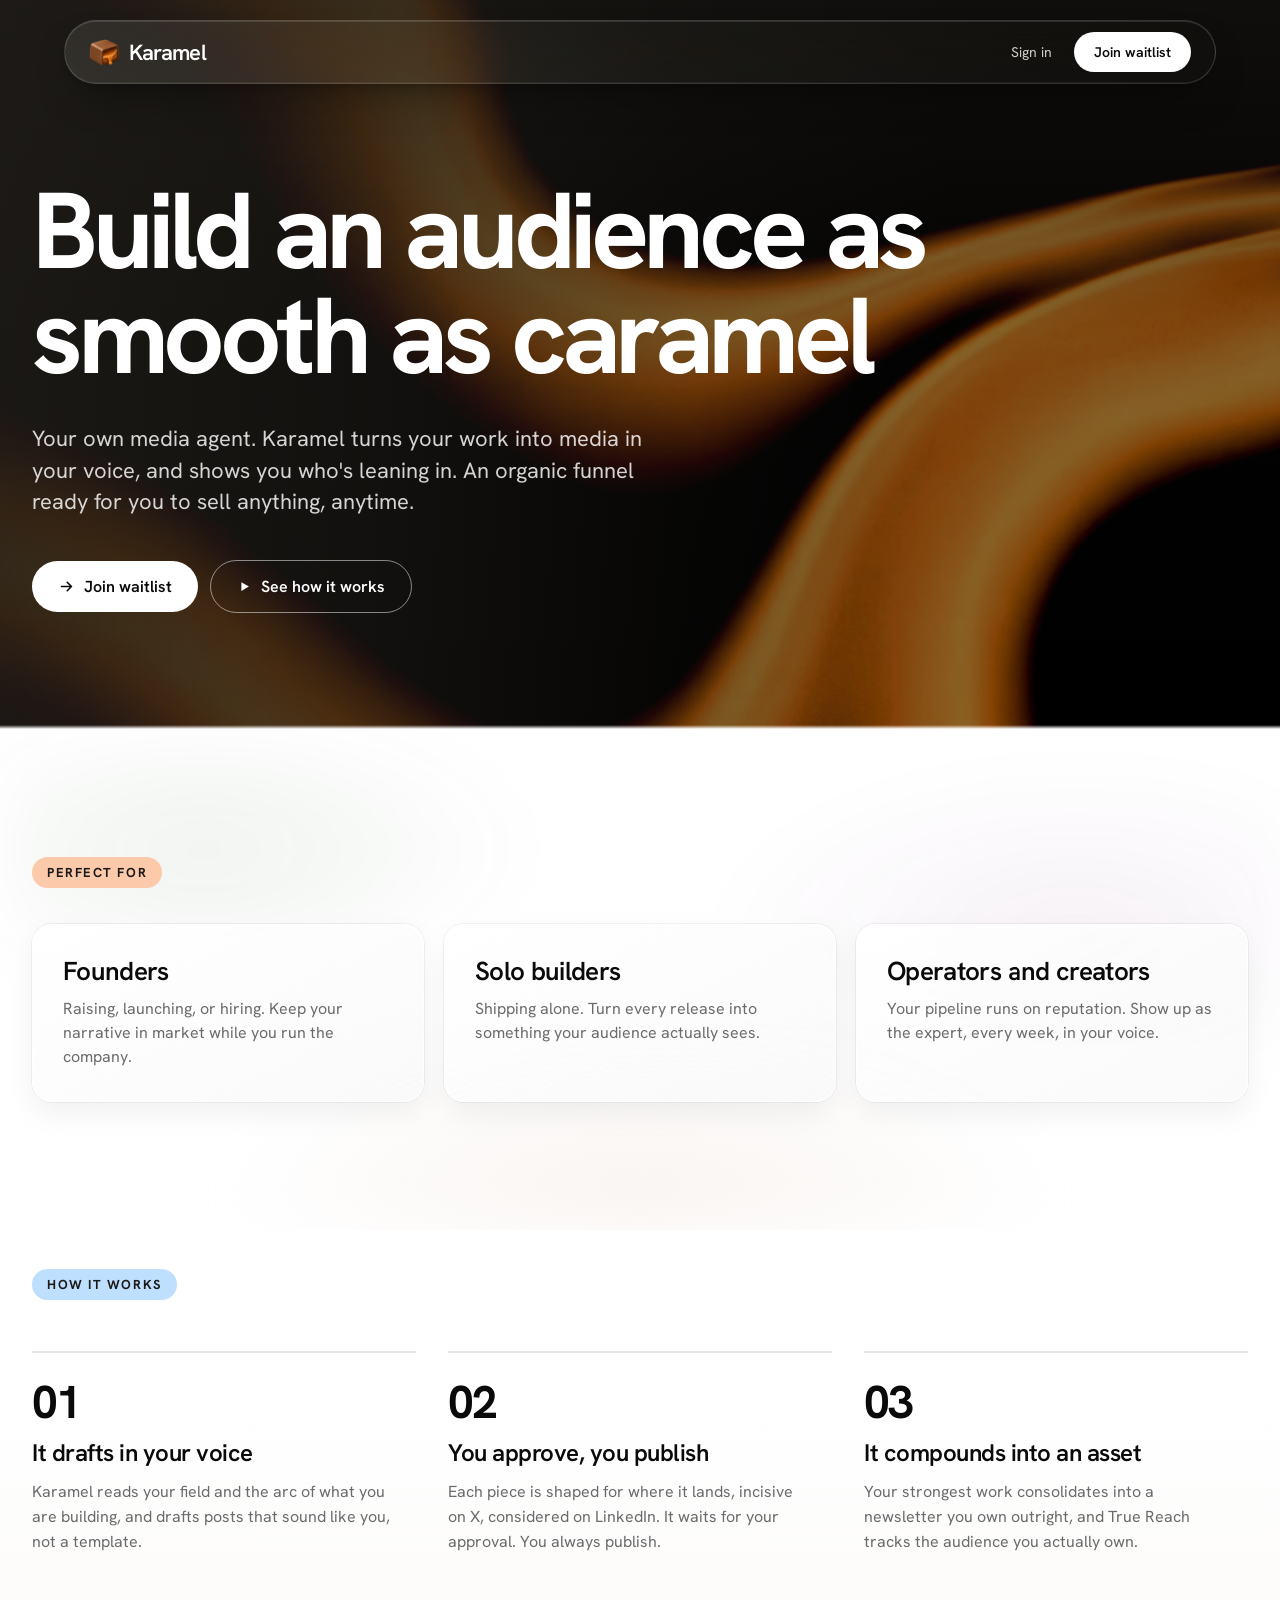
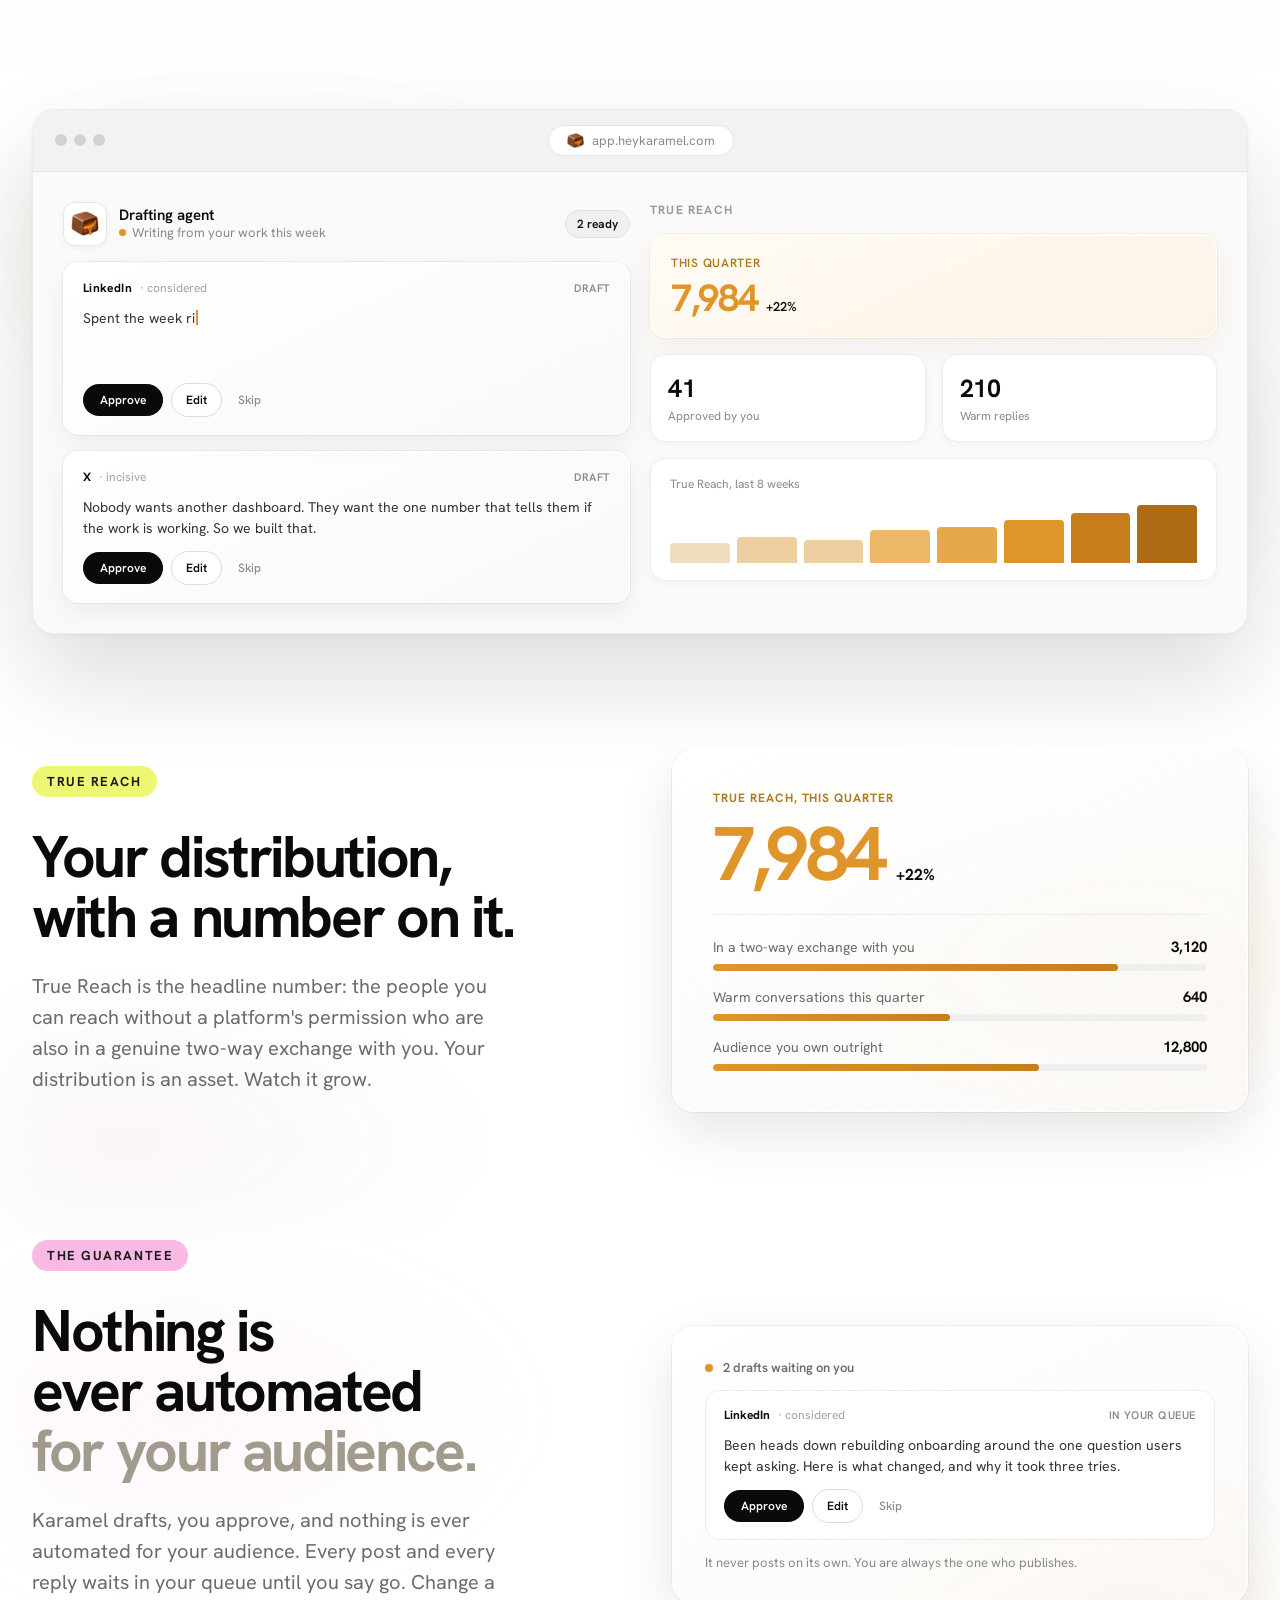
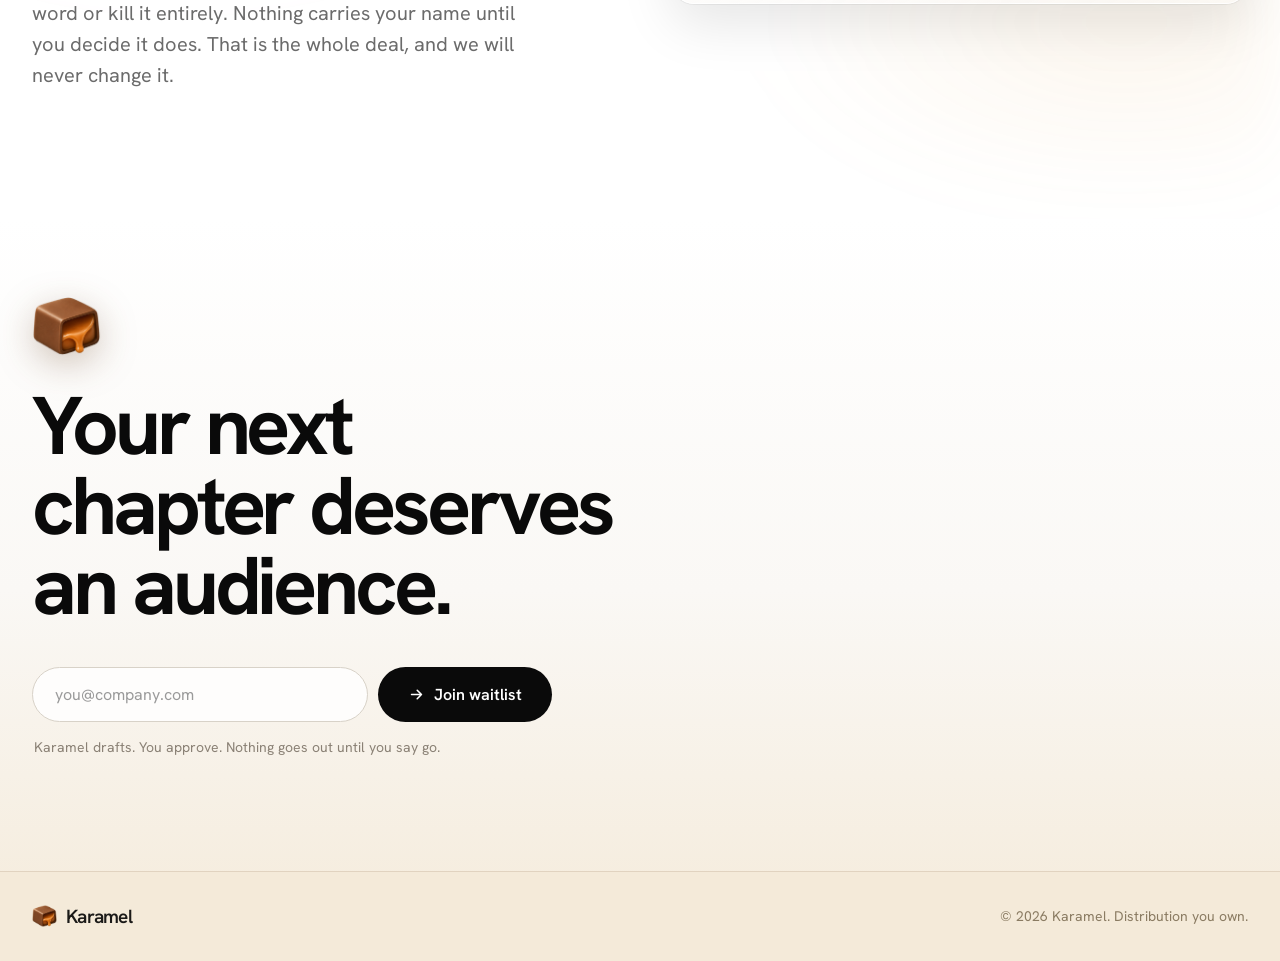
==== commit 181f43f5: "Stretch emblem 10% on x globally; enlarge closing emblem +30% with drop shadow Co-Authored-By: Claud" ====
--- a/index.html
+++ b/index.html
@@ -346,7 +346,7 @@
   <!-- CLOSING CTA + FOOTER (vertical fade into cream, footer carries the cream through) -->
   <div style="background: linear-gradient(180deg, #ffffff 0%, #faf8f5 50%, #f4ead9 100%);">
     <section id="waitlist" data-reveal style="max-width: 1240px; margin: 0 auto; padding: clamp(40px,6vw,80px) 32px clamp(72px,9vw,120px);">
-      <img src="assets/emblem.png" alt="" style="height: 46px; width: auto; display: block; margin: 0 0 clamp(22px,2.6vw,30px);">
+      <img src="assets/emblem.png" alt="" style="height: 60px; width: auto; display: block; margin: 0 0 clamp(22px,2.6vw,30px); filter: drop-shadow(0 10px 18px rgba(90,45,10,0.28));">
       <h2 style="font-size: clamp(40px,6.4vw,84px); font-weight: 700; letter-spacing: -0.05em; line-height: 0.98; margin: 0 0 clamp(28px,3.5vw,40px); max-width: 16ch; color: #0a0a0a; text-wrap: balance;">Your next chapter deserves an audience.</h2>
       <div class="km-wl">
         <div class="km-wl-open">
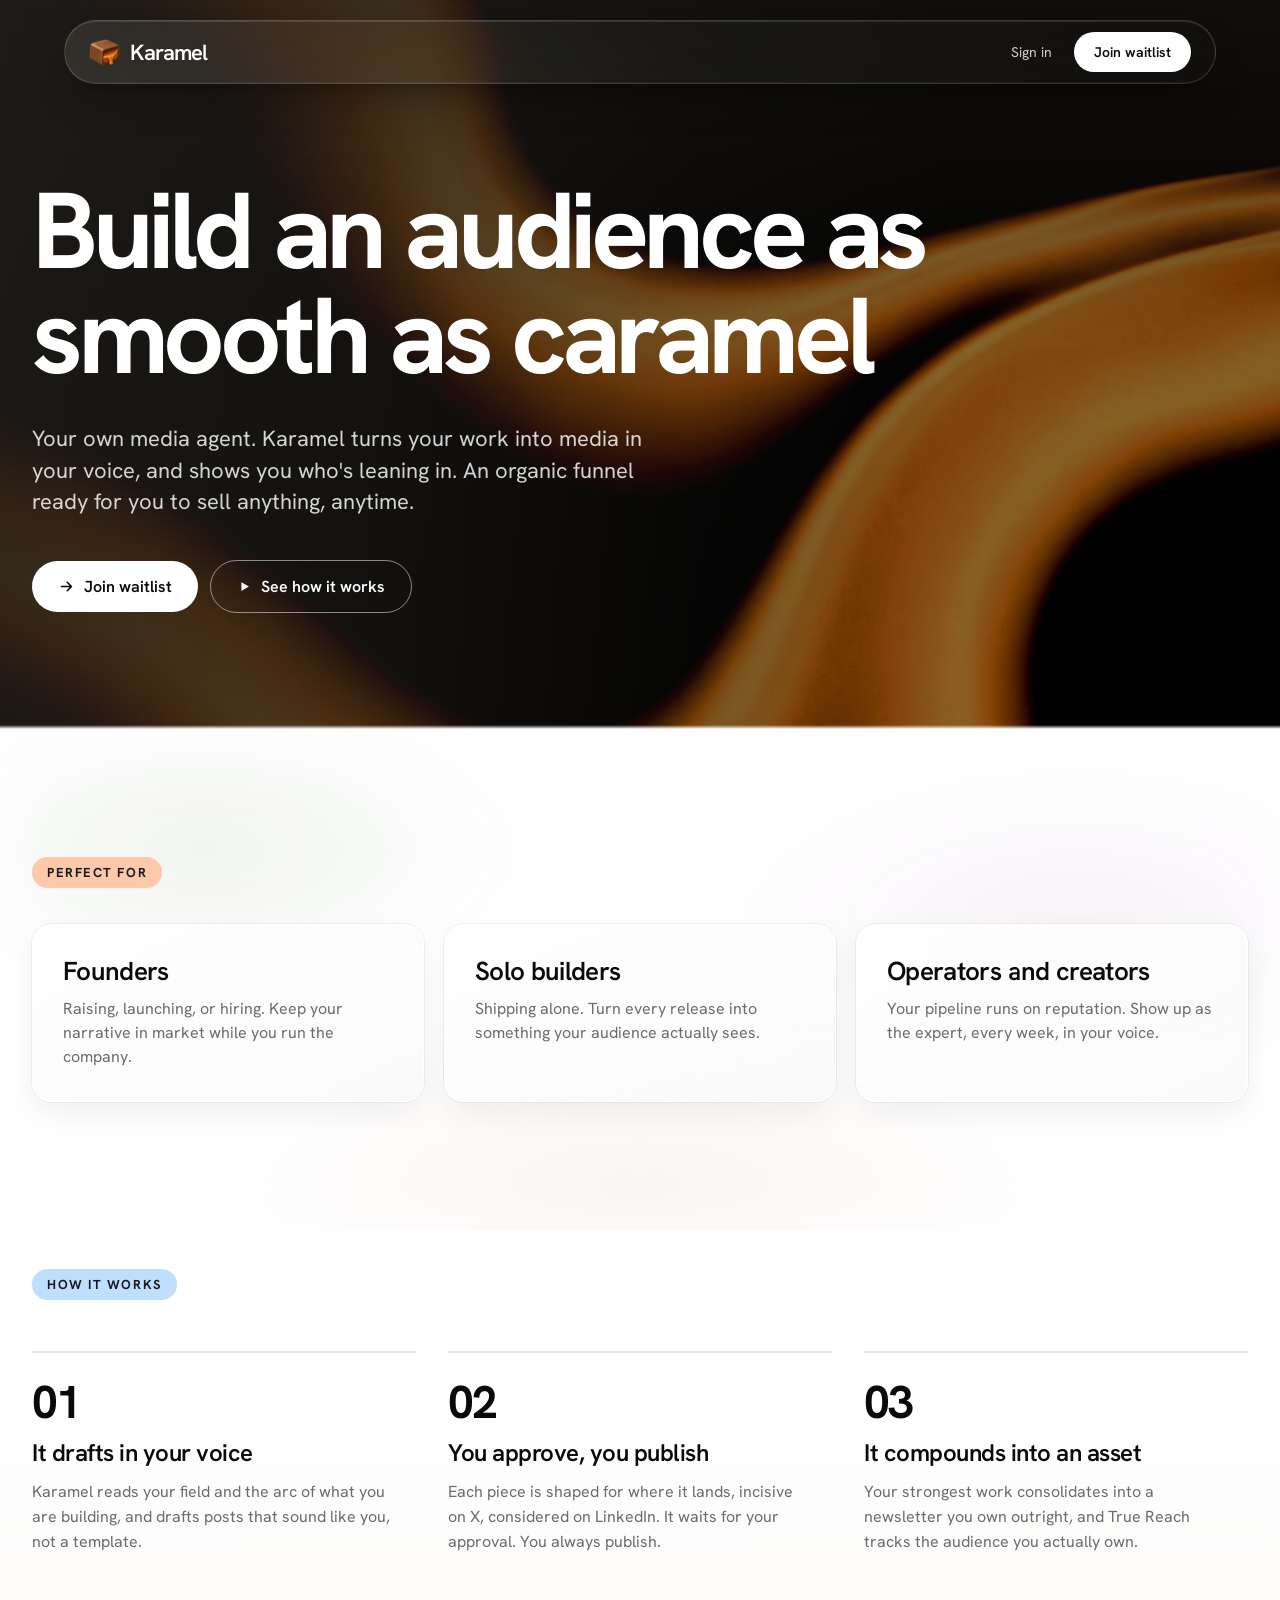
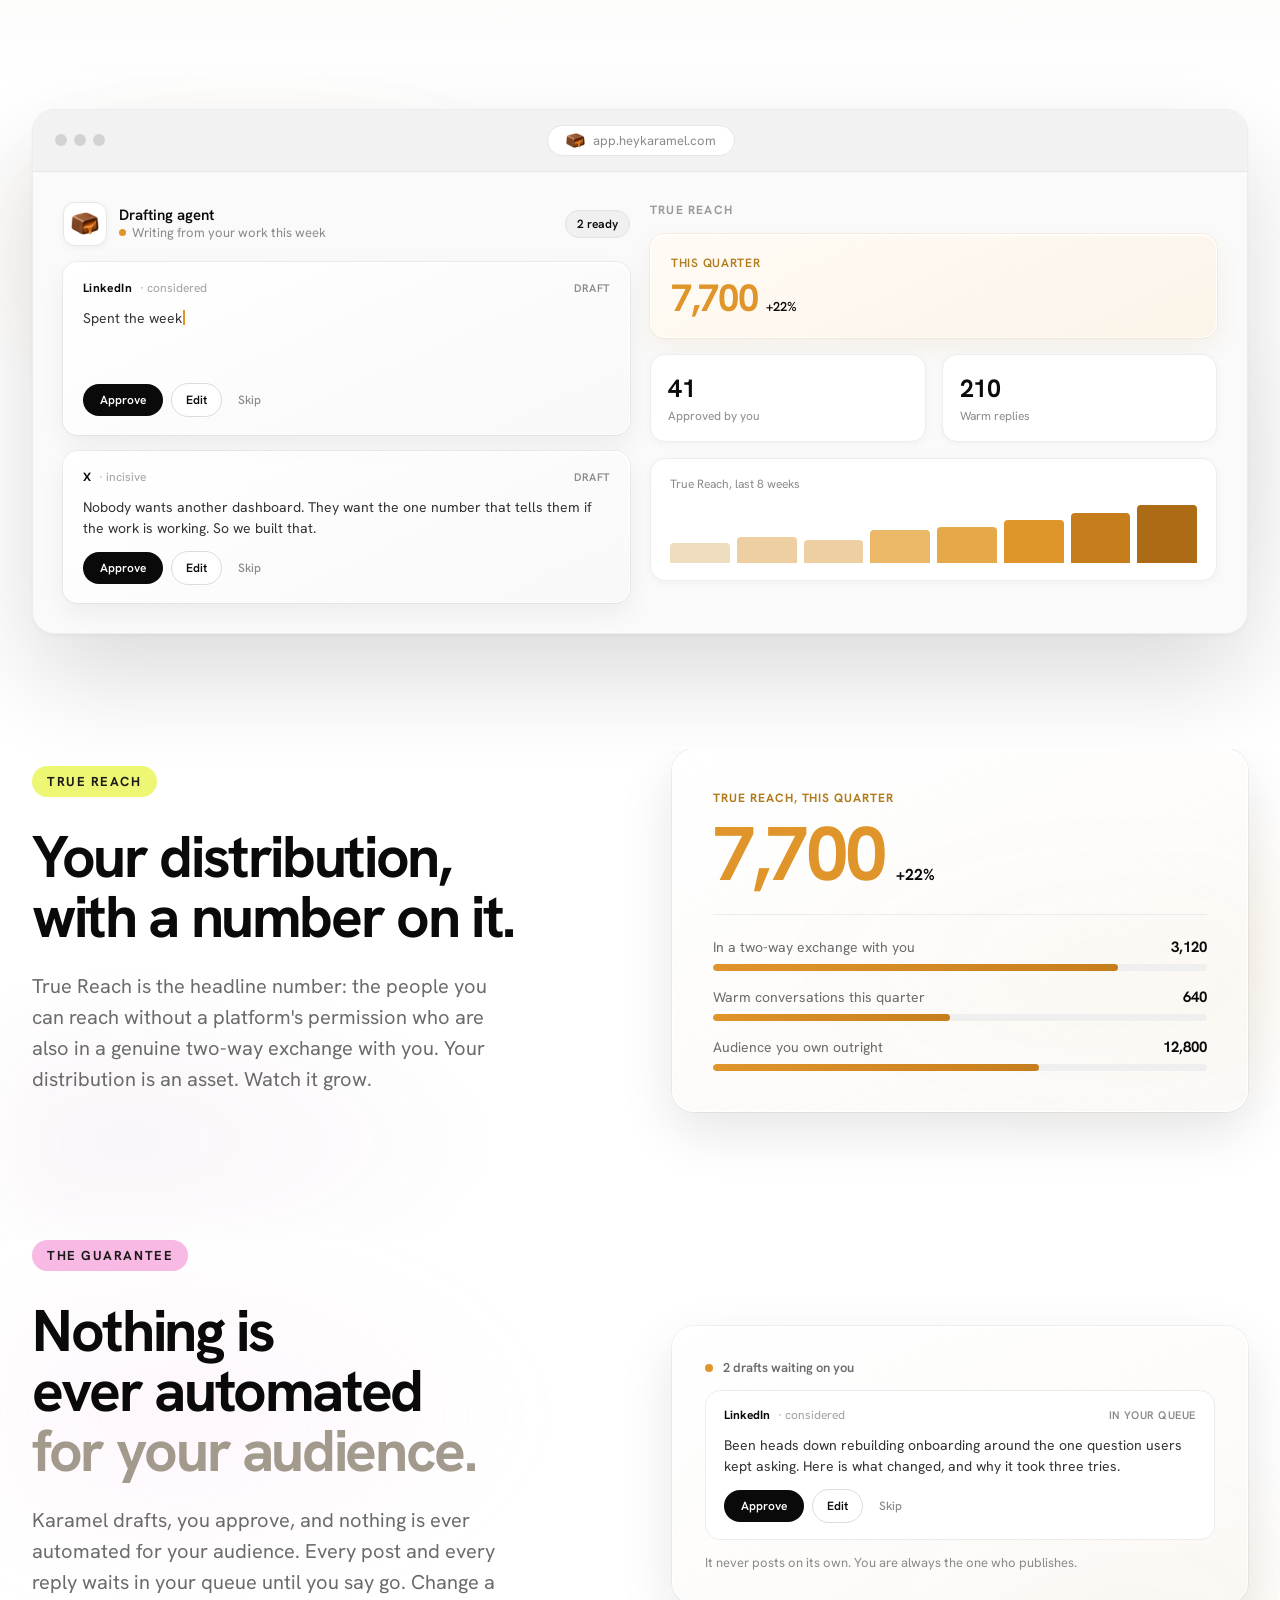
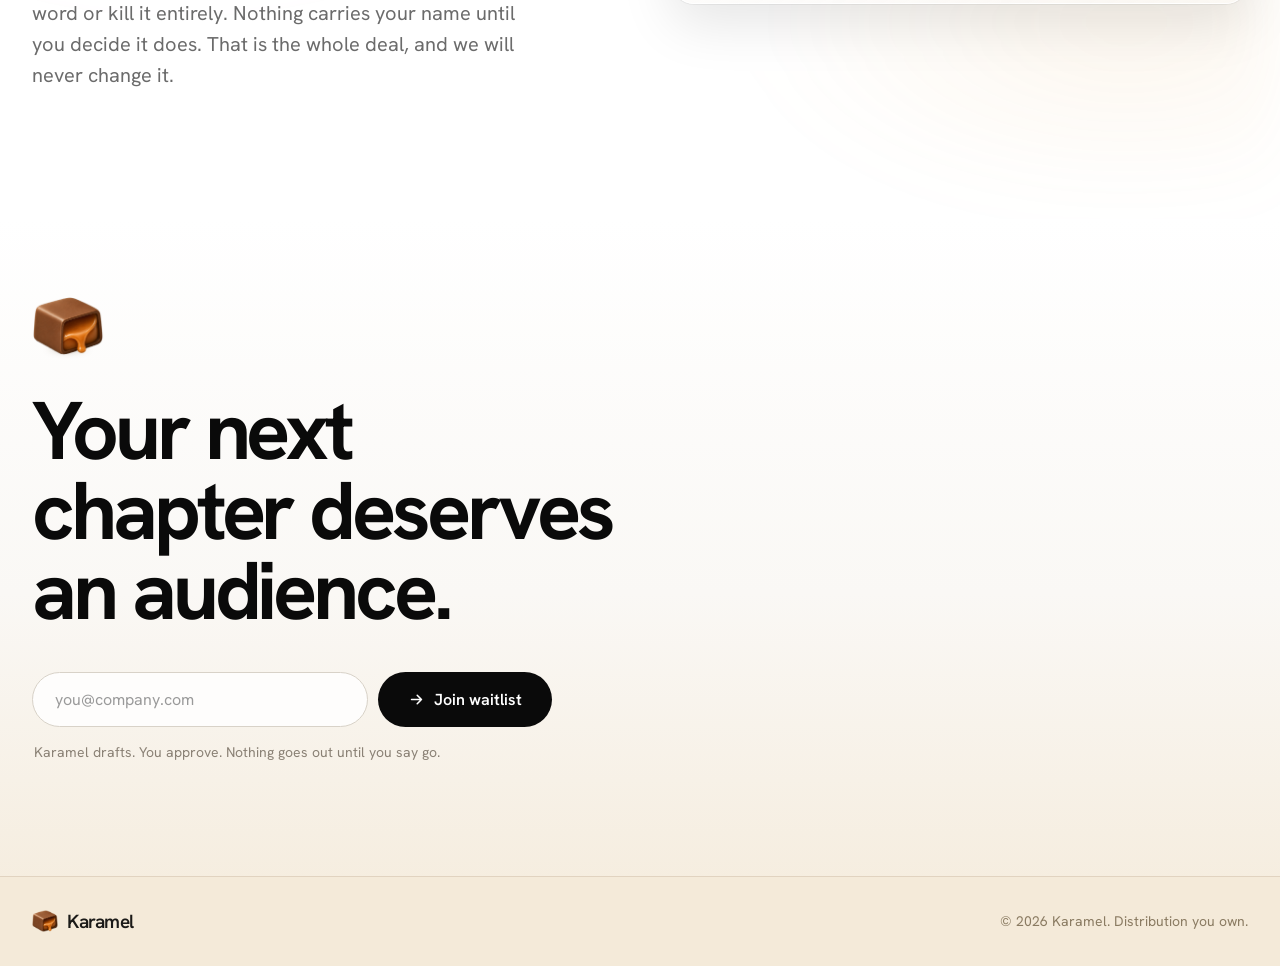
==== commit 7019d58d: "Fix closing emblem shadow: ground shadow at base, not silhouette halo Co-Authored-By: Claude Opus 4." ====
--- a/index.html
+++ b/index.html
@@ -346,7 +346,10 @@
   <!-- CLOSING CTA + FOOTER (vertical fade into cream, footer carries the cream through) -->
   <div style="background: linear-gradient(180deg, #ffffff 0%, #faf8f5 50%, #f4ead9 100%);">
     <section id="waitlist" data-reveal style="max-width: 1240px; margin: 0 auto; padding: clamp(40px,6vw,80px) 32px clamp(72px,9vw,120px);">
-      <img src="assets/emblem.png" alt="" style="height: 60px; width: auto; display: block; margin: 0 0 clamp(22px,2.6vw,30px); filter: drop-shadow(0 10px 18px rgba(90,45,10,0.28));">
+      <div style="position: relative; display: inline-block; margin: 0 0 clamp(22px,2.6vw,30px);">
+        <div style="position: absolute; left: 50%; bottom: 3px; transform: translateX(-50%); width: 60%; height: 9px; background: radial-gradient(ellipse at center, rgba(74,38,8,0.34) 0%, rgba(74,38,8,0.16) 48%, rgba(74,38,8,0) 74%); filter: blur(3px); z-index: 0; pointer-events: none;"></div>
+        <img src="assets/emblem.png" alt="" style="height: 60px; width: auto; display: block; position: relative; z-index: 1;">
+      </div>
       <h2 style="font-size: clamp(40px,6.4vw,84px); font-weight: 700; letter-spacing: -0.05em; line-height: 0.98; margin: 0 0 clamp(28px,3.5vw,40px); max-width: 16ch; color: #0a0a0a; text-wrap: balance;">Your next chapter deserves an audience.</h2>
       <div class="km-wl">
         <div class="km-wl-open">
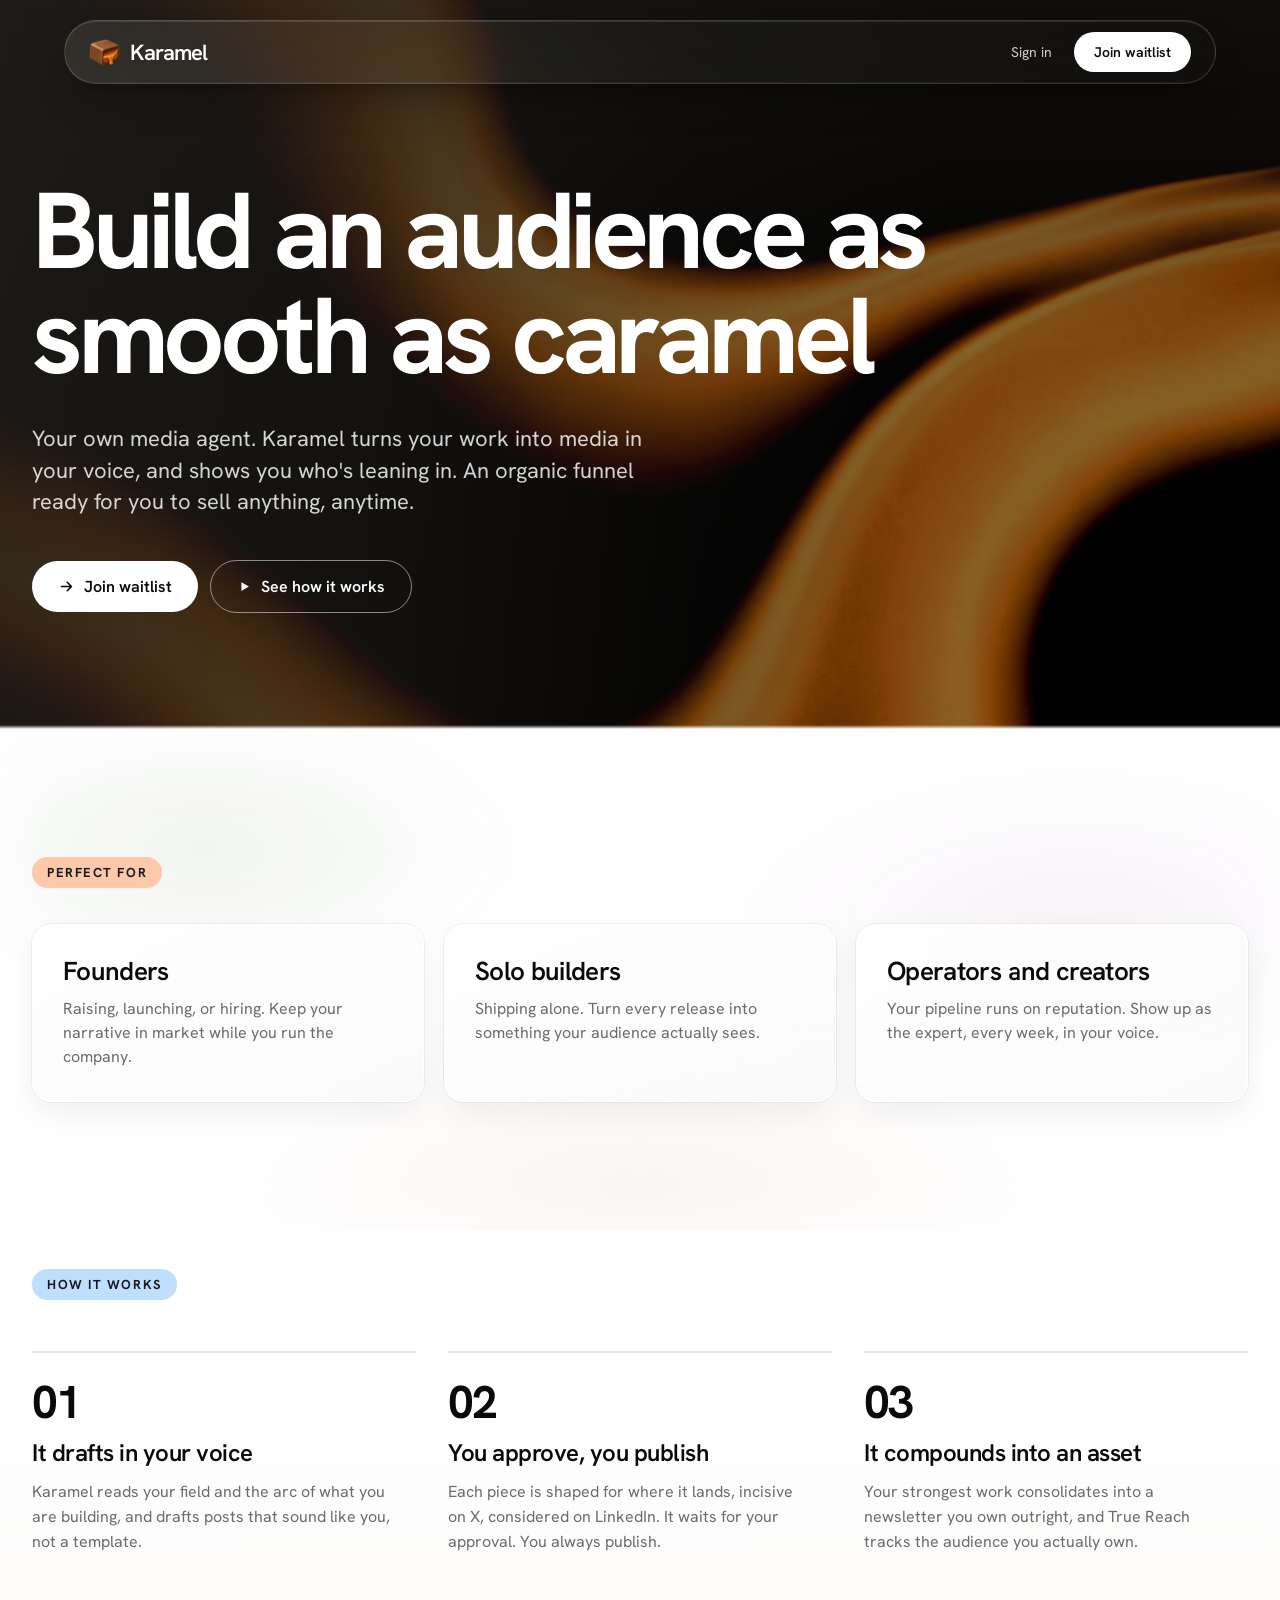
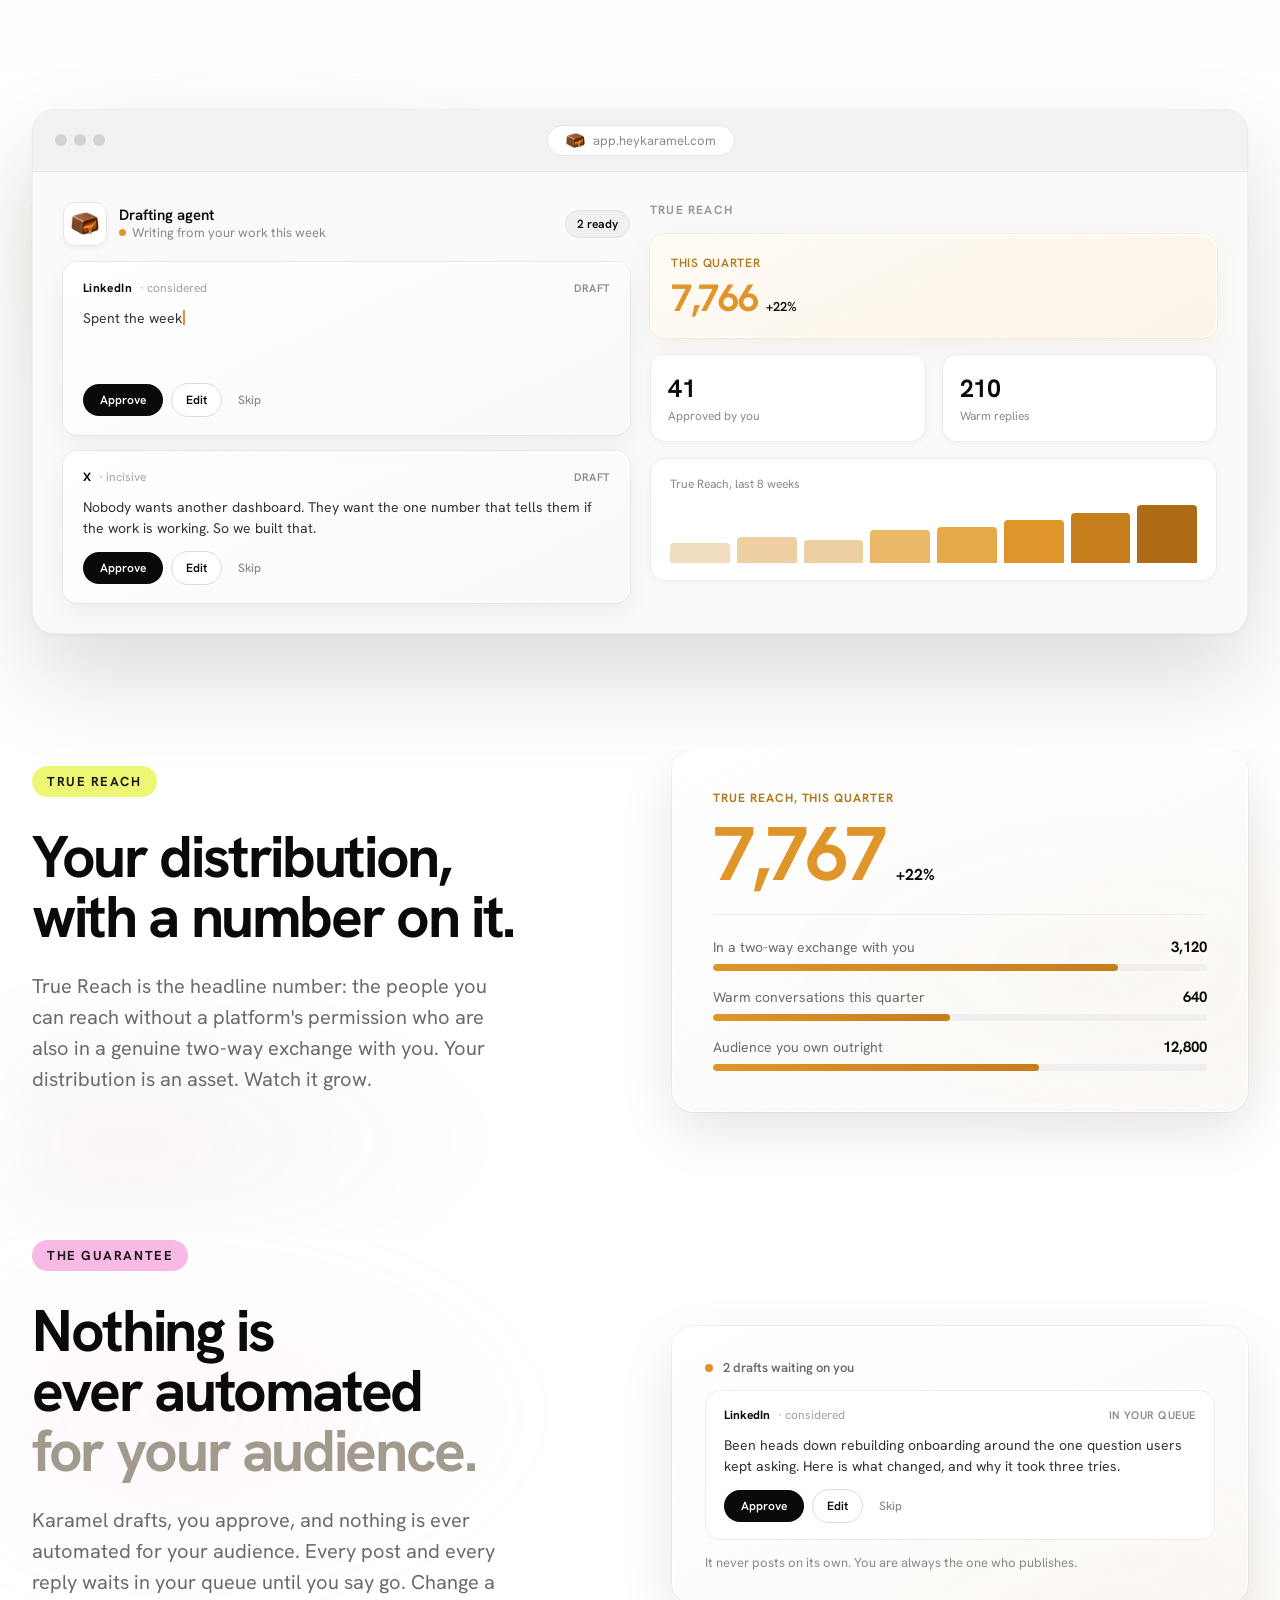
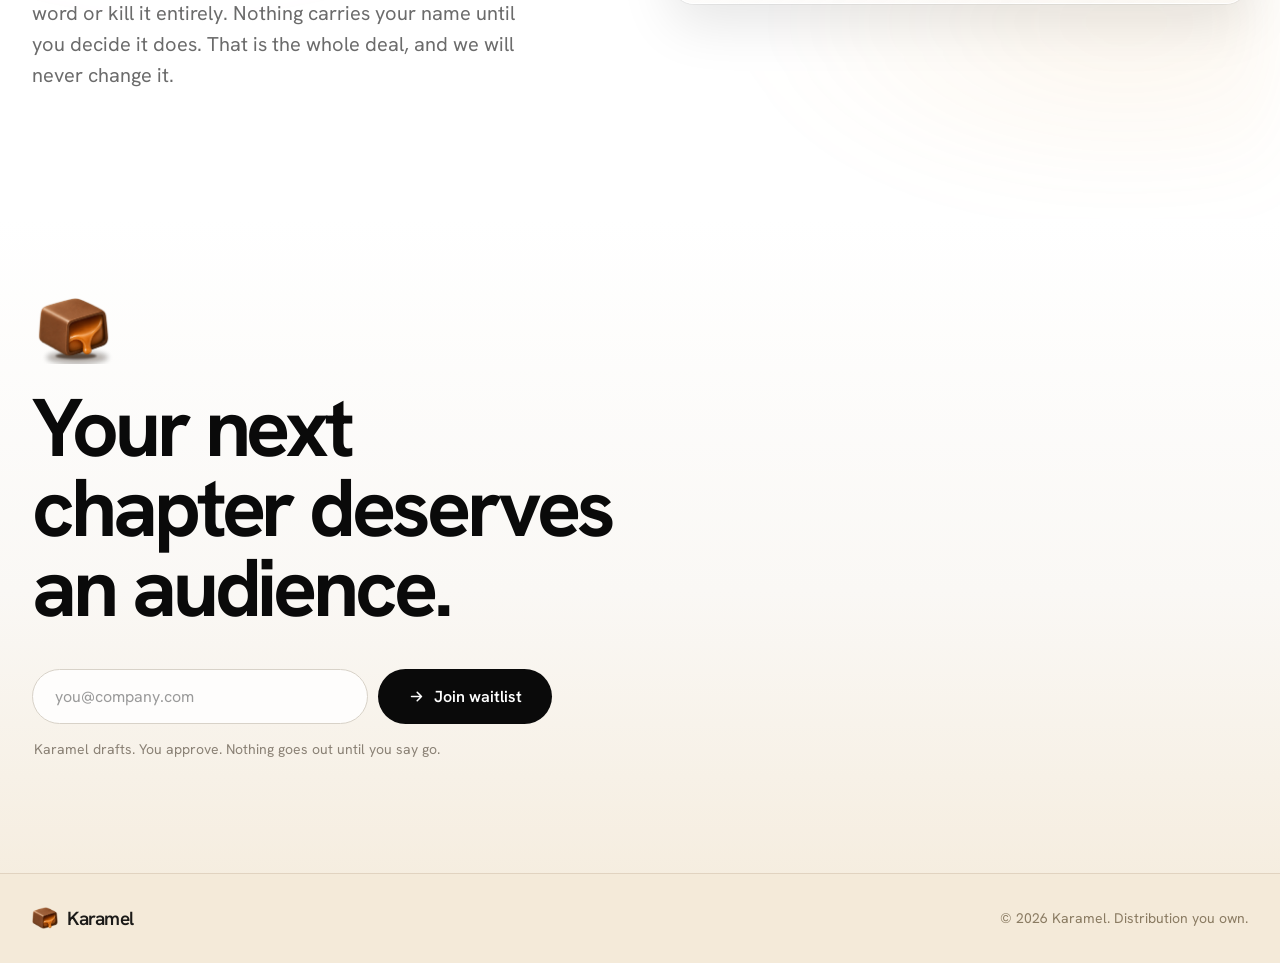
==== commit 0aa2bd8d: "Closing emblem: baked two-layer contact shadow under cube base (proper ground shadow) Co-Authored-By" ====
--- a/index.html
+++ b/index.html
@@ -346,10 +346,7 @@
   <!-- CLOSING CTA + FOOTER (vertical fade into cream, footer carries the cream through) -->
   <div style="background: linear-gradient(180deg, #ffffff 0%, #faf8f5 50%, #f4ead9 100%);">
     <section id="waitlist" data-reveal style="max-width: 1240px; margin: 0 auto; padding: clamp(40px,6vw,80px) 32px clamp(72px,9vw,120px);">
-      <div style="position: relative; display: inline-block; margin: 0 0 clamp(22px,2.6vw,30px);">
-        <div style="position: absolute; left: 50%; bottom: 3px; transform: translateX(-50%); width: 60%; height: 9px; background: radial-gradient(ellipse at center, rgba(74,38,8,0.34) 0%, rgba(74,38,8,0.16) 48%, rgba(74,38,8,0) 74%); filter: blur(3px); z-index: 0; pointer-events: none;"></div>
-        <img src="assets/emblem.png" alt="" style="height: 60px; width: auto; display: block; position: relative; z-index: 1;">
-      </div>
+      <img src="assets/emblem-cta.png" alt="" style="height: 68px; width: auto; display: block; margin: 0 0 clamp(16px,2vw,24px);">
       <h2 style="font-size: clamp(40px,6.4vw,84px); font-weight: 700; letter-spacing: -0.05em; line-height: 0.98; margin: 0 0 clamp(28px,3.5vw,40px); max-width: 16ch; color: #0a0a0a; text-wrap: balance;">Your next chapter deserves an audience.</h2>
       <div class="km-wl">
         <div class="km-wl-open">
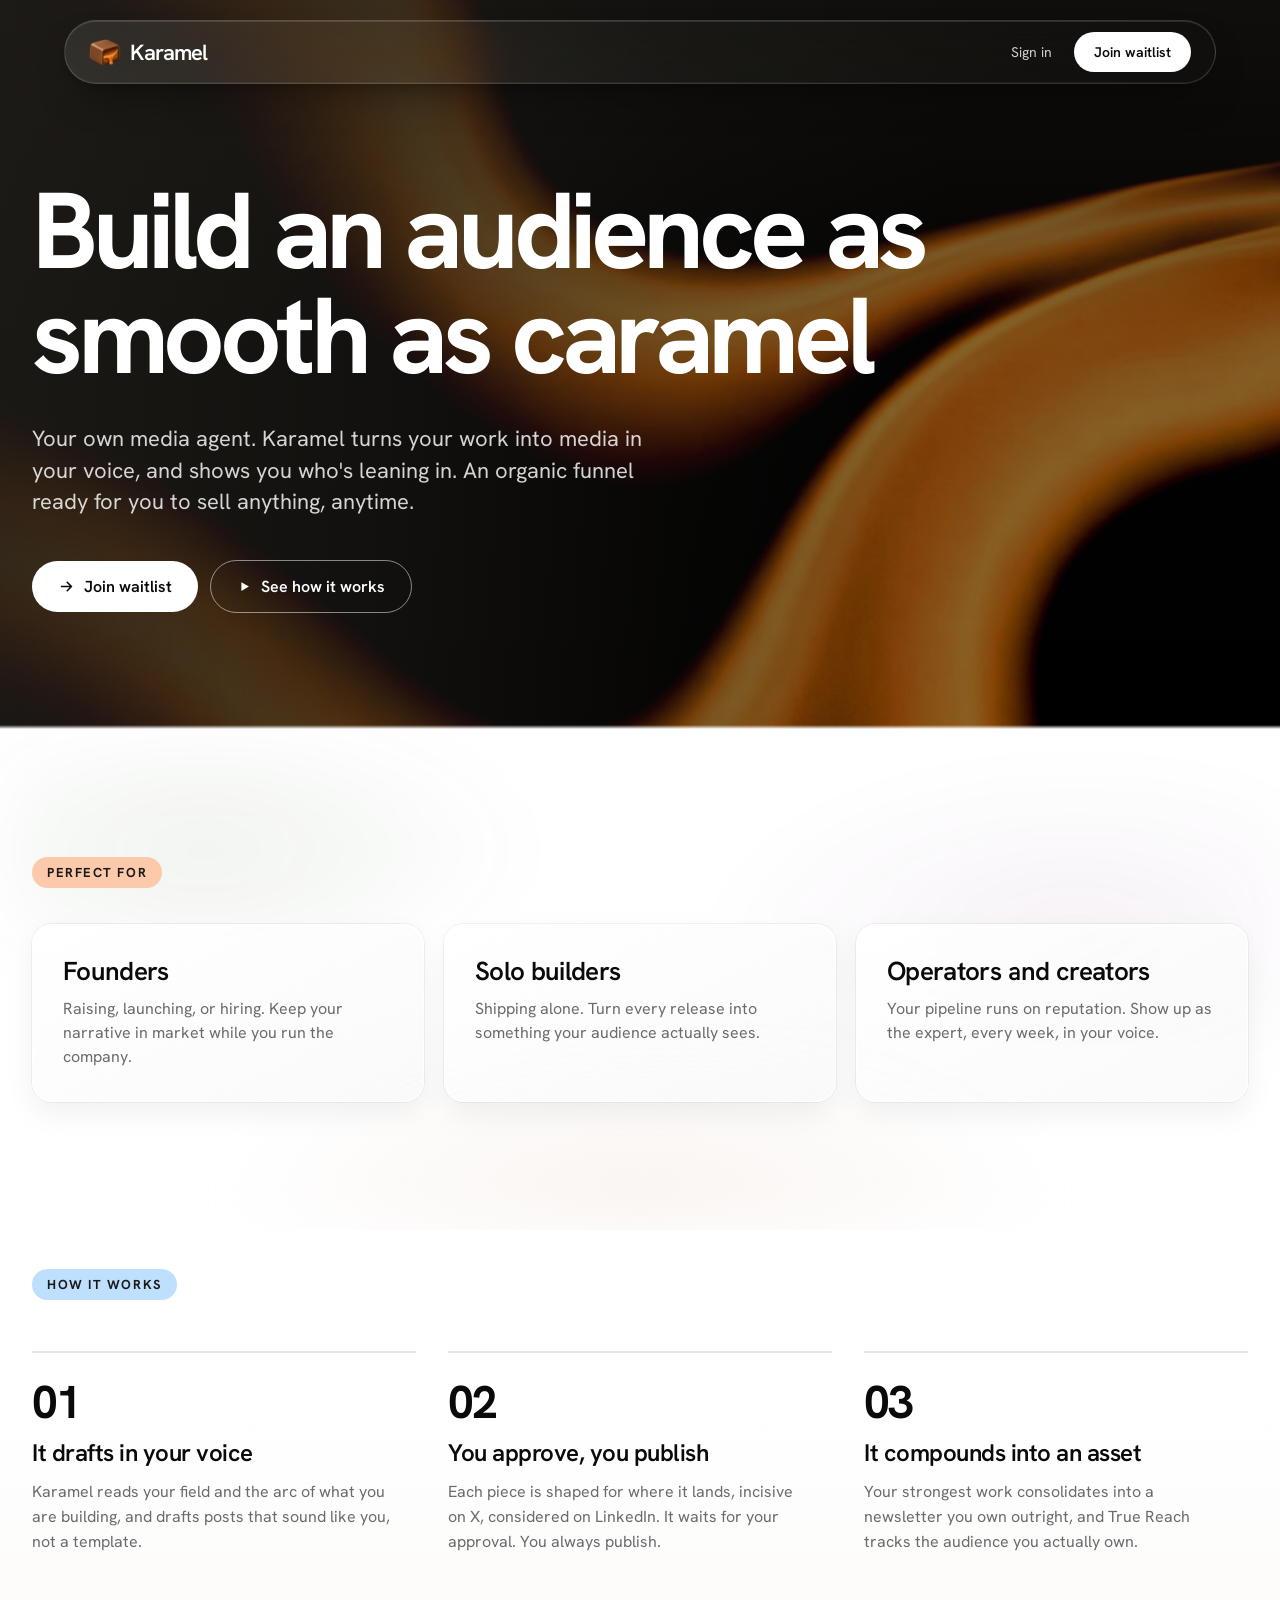
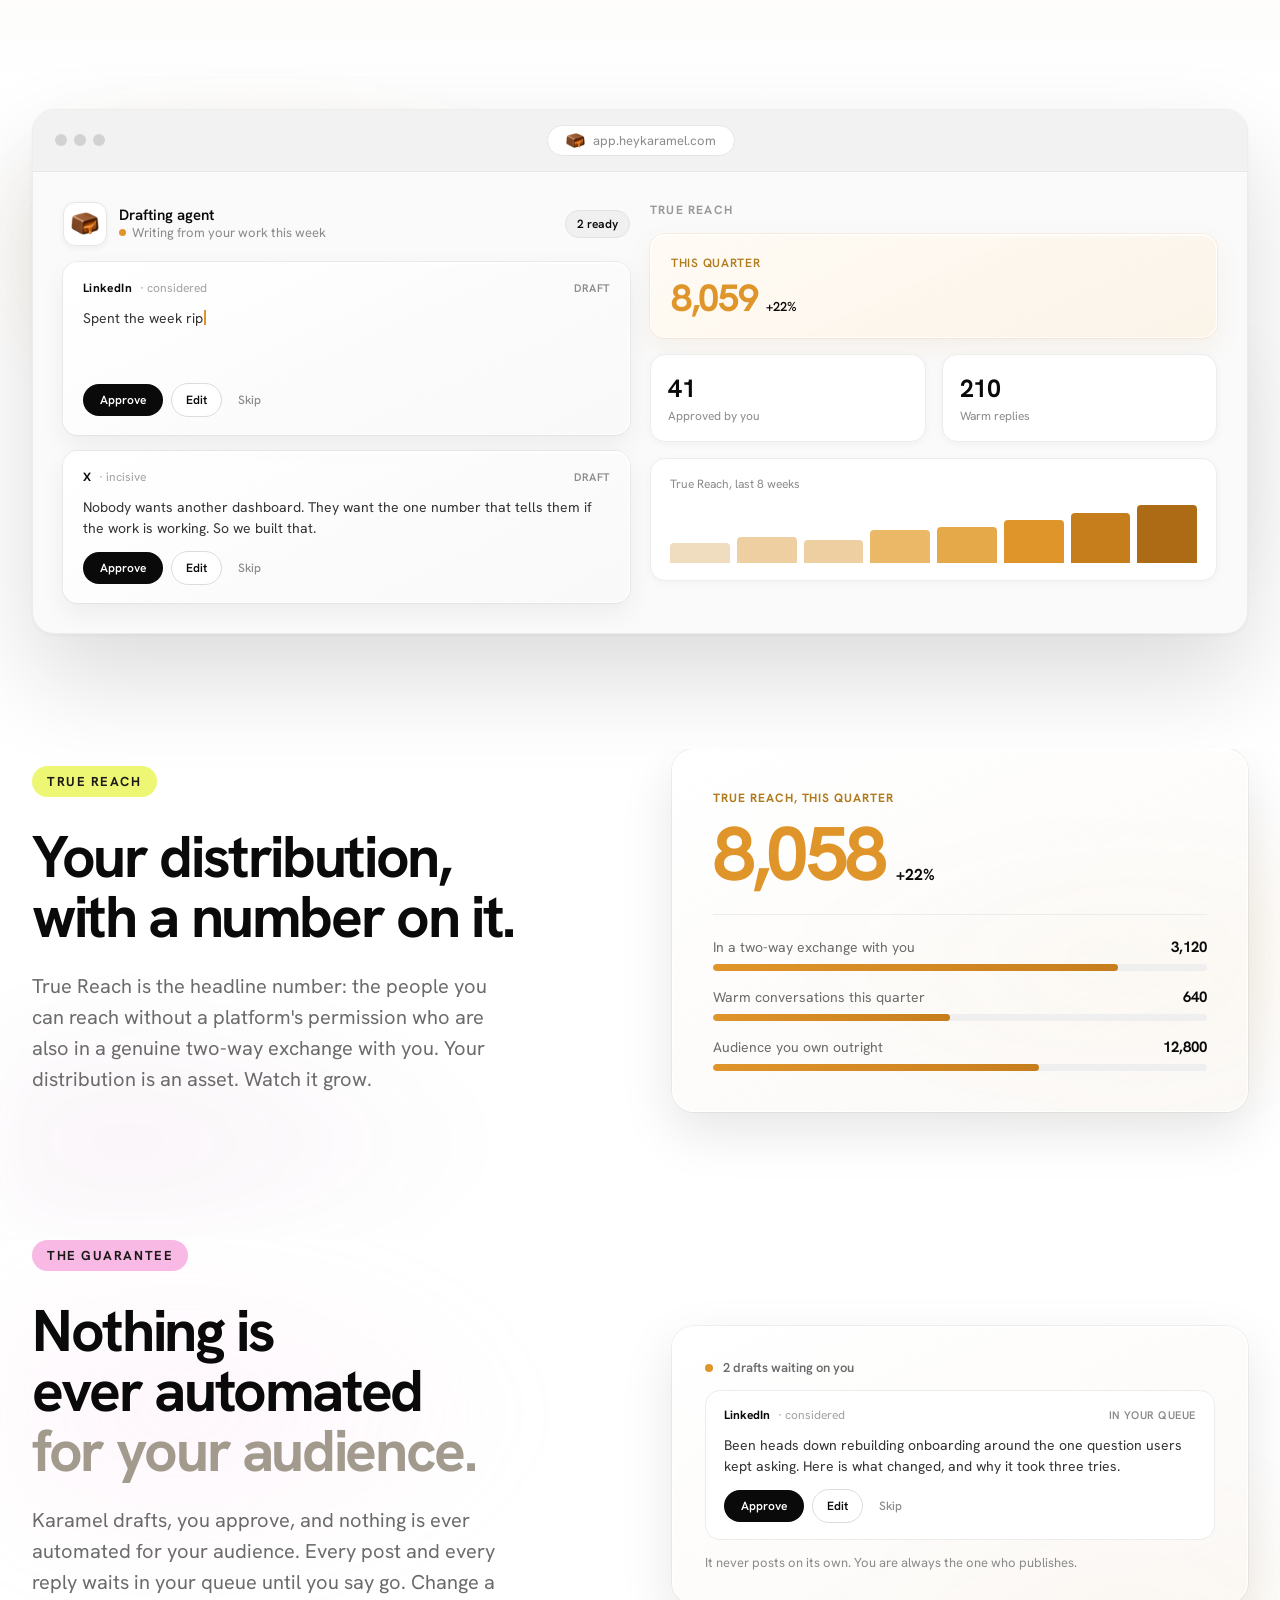
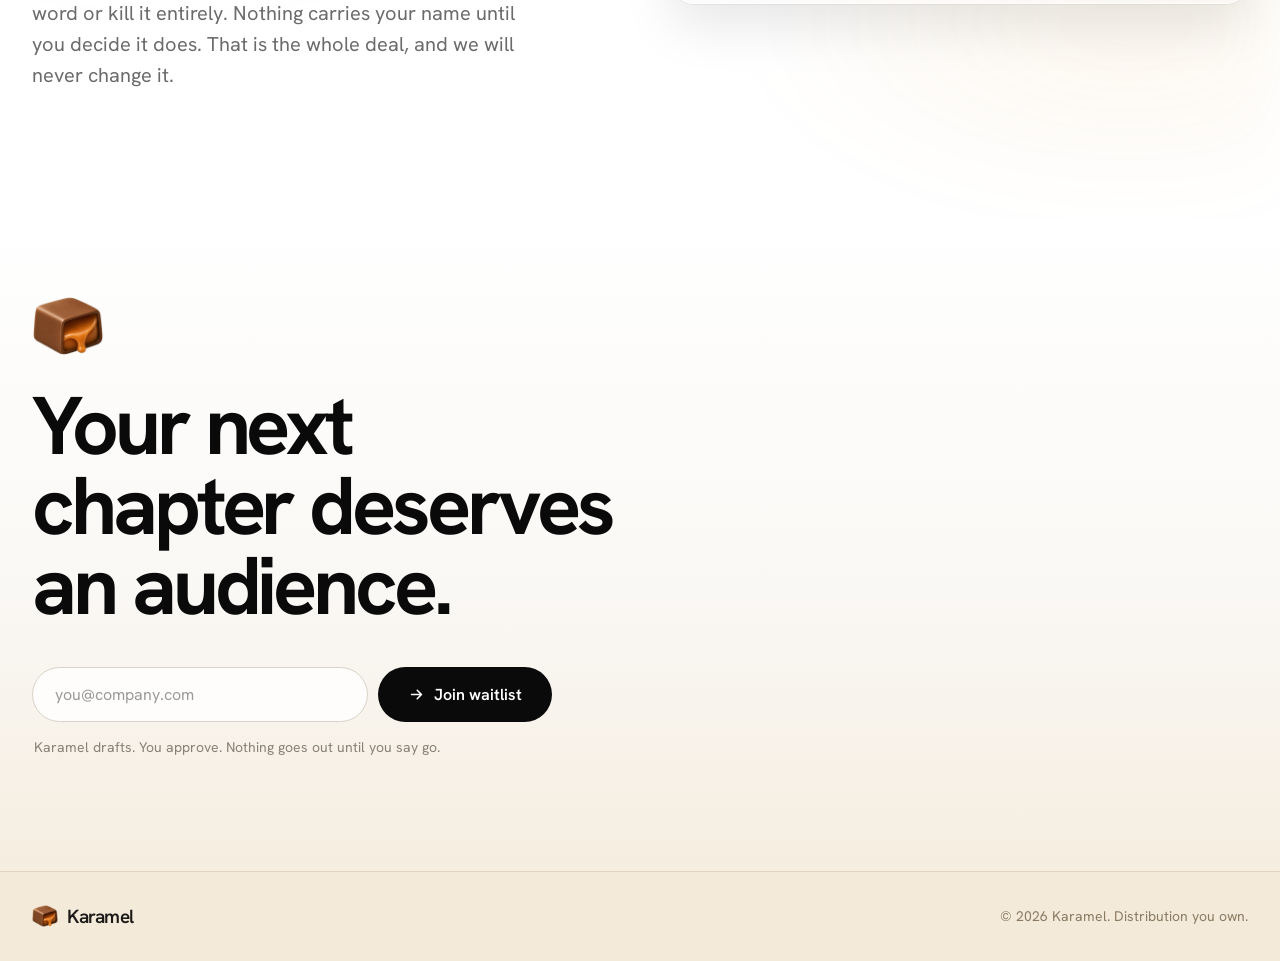
==== commit 6d28e01b: "Remove closing-emblem drop shadow (back to plain emblem, +30% size) Co-Authored-By: Claude Opus 4.8 " ====
--- a/index.html
+++ b/index.html
@@ -346,7 +346,7 @@
   <!-- CLOSING CTA + FOOTER (vertical fade into cream, footer carries the cream through) -->
   <div style="background: linear-gradient(180deg, #ffffff 0%, #faf8f5 50%, #f4ead9 100%);">
     <section id="waitlist" data-reveal style="max-width: 1240px; margin: 0 auto; padding: clamp(40px,6vw,80px) 32px clamp(72px,9vw,120px);">
-      <img src="assets/emblem-cta.png" alt="" style="height: 68px; width: auto; display: block; margin: 0 0 clamp(16px,2vw,24px);">
+      <img src="assets/emblem.png" alt="" style="height: 60px; width: auto; display: block; margin: 0 0 clamp(22px,2.6vw,30px);">
       <h2 style="font-size: clamp(40px,6.4vw,84px); font-weight: 700; letter-spacing: -0.05em; line-height: 0.98; margin: 0 0 clamp(28px,3.5vw,40px); max-width: 16ch; color: #0a0a0a; text-wrap: balance;">Your next chapter deserves an audience.</h2>
       <div class="km-wl">
         <div class="km-wl-open">
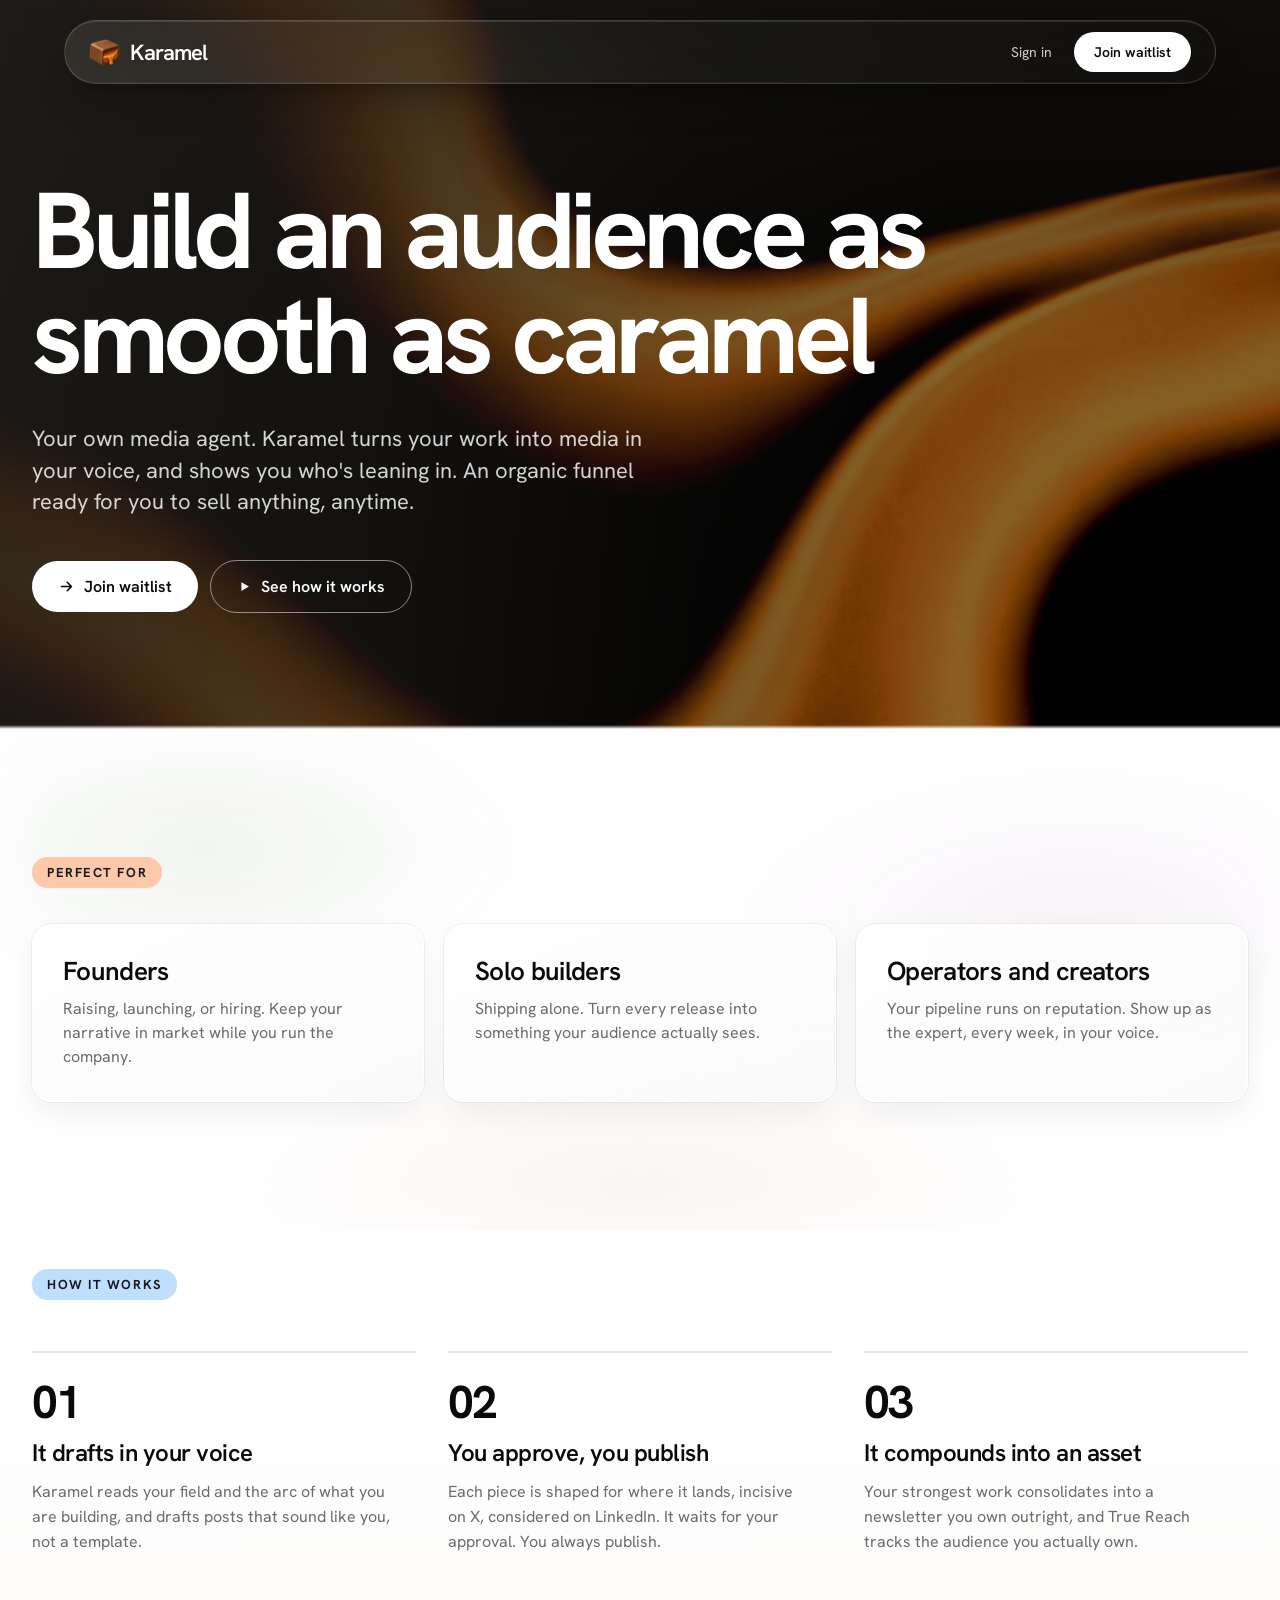
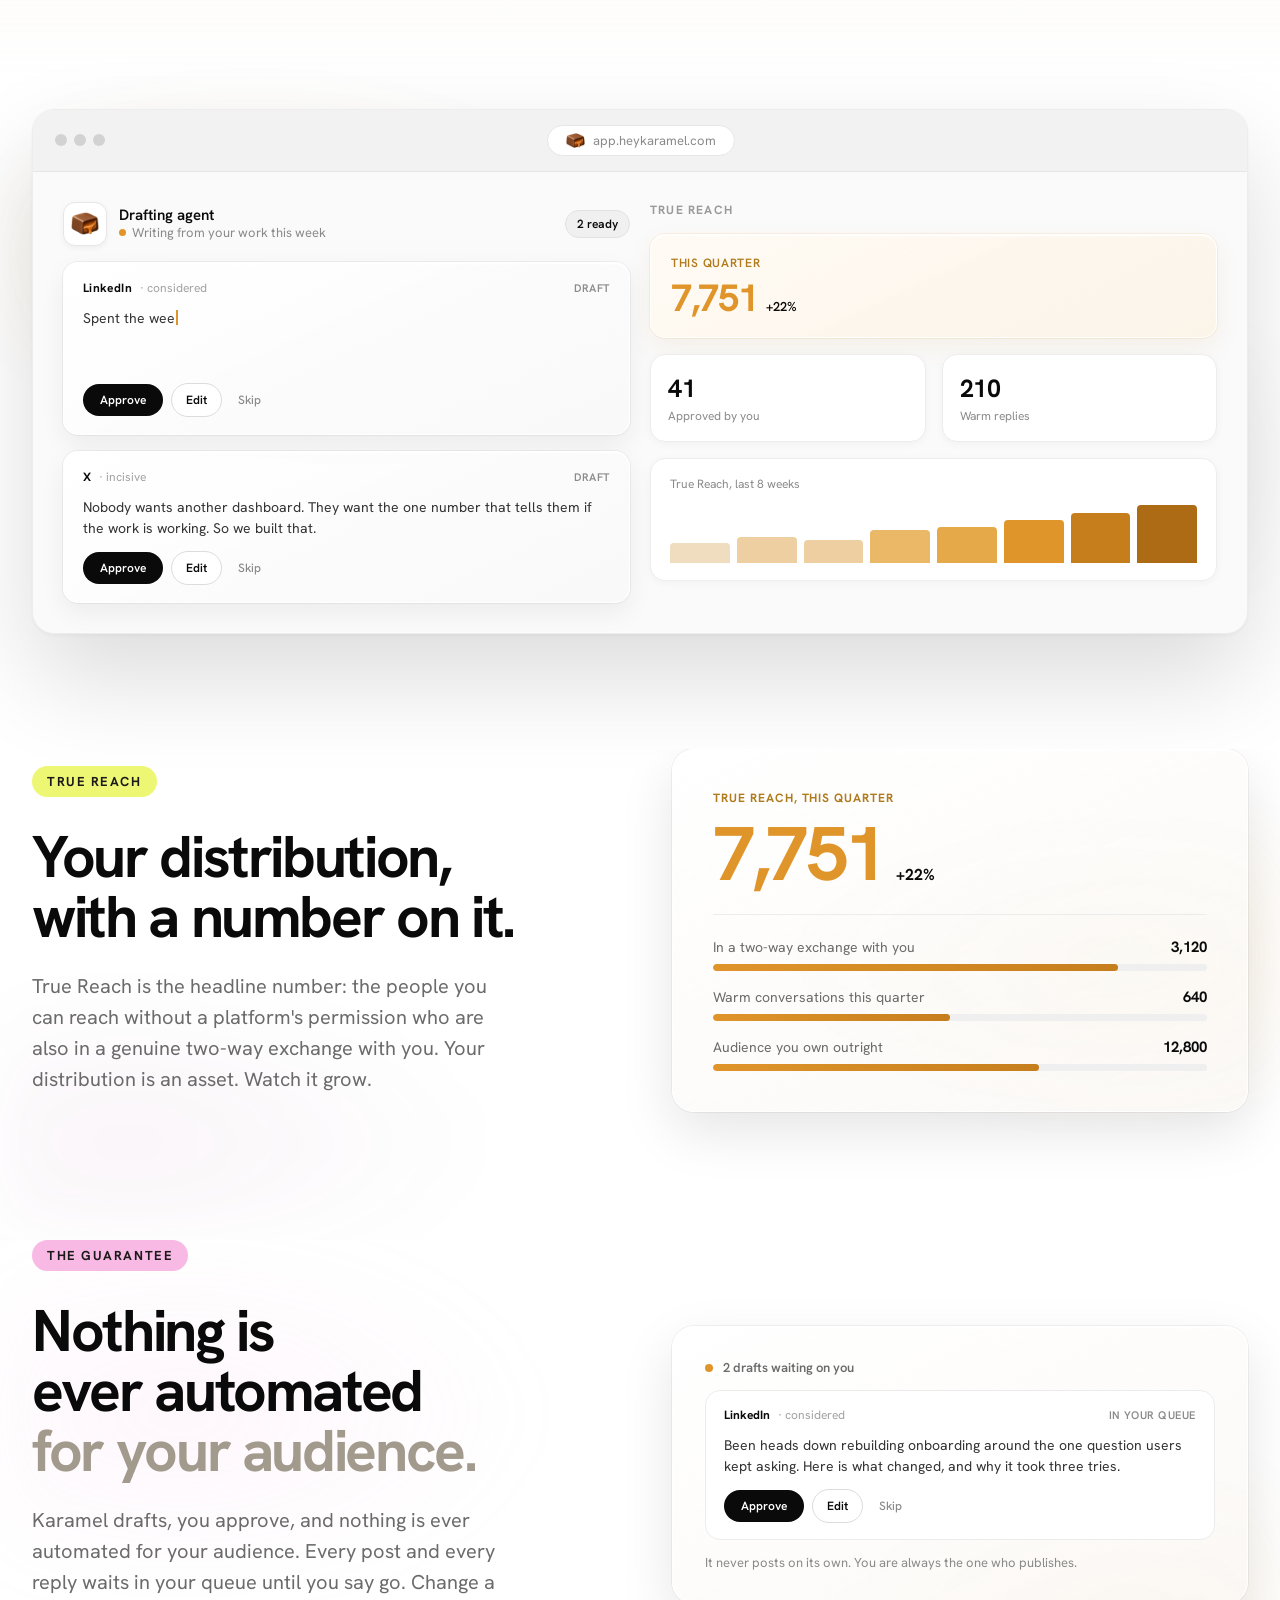
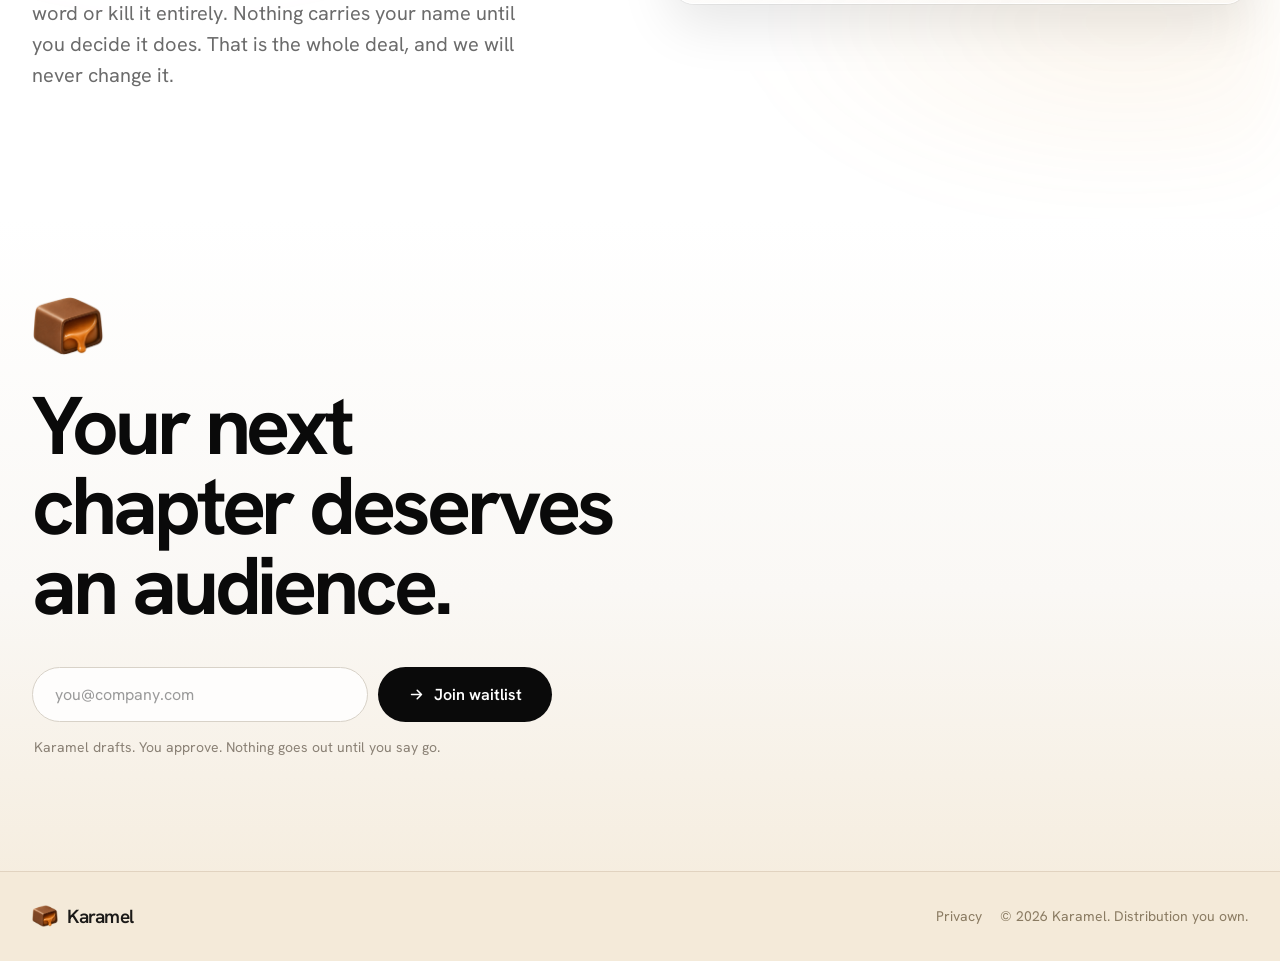
==== commit a30abec4: "Add privacy policy page and link it from the footer Co-Authored-By: Claude Opus 4.8 <noreply@anthrop" ====
--- a/index.html
+++ b/index.html
@@ -373,7 +373,10 @@
           <img src="assets/emblem.png" alt="" style="height: 22px; width: auto;">
           <span style="font-size: 19px; font-weight: 600; letter-spacing: -0.04em; color: #1b1a18;">Karamel</span>
         </div>
-        <span style="font-size: 14px; color: #8a7b62;">© 2026 Karamel. Distribution you own.</span>
+        <div style="display: flex; align-items: center; gap: 18px; flex-wrap: wrap;">
+          <a href="/privacy/" style="font-size: 14px; color: #8a7b62; text-decoration: none;">Privacy</a>
+          <span style="font-size: 14px; color: #8a7b62;">© 2026 Karamel. Distribution you own.</span>
+        </div>
       </div>
     </footer>
   </div>
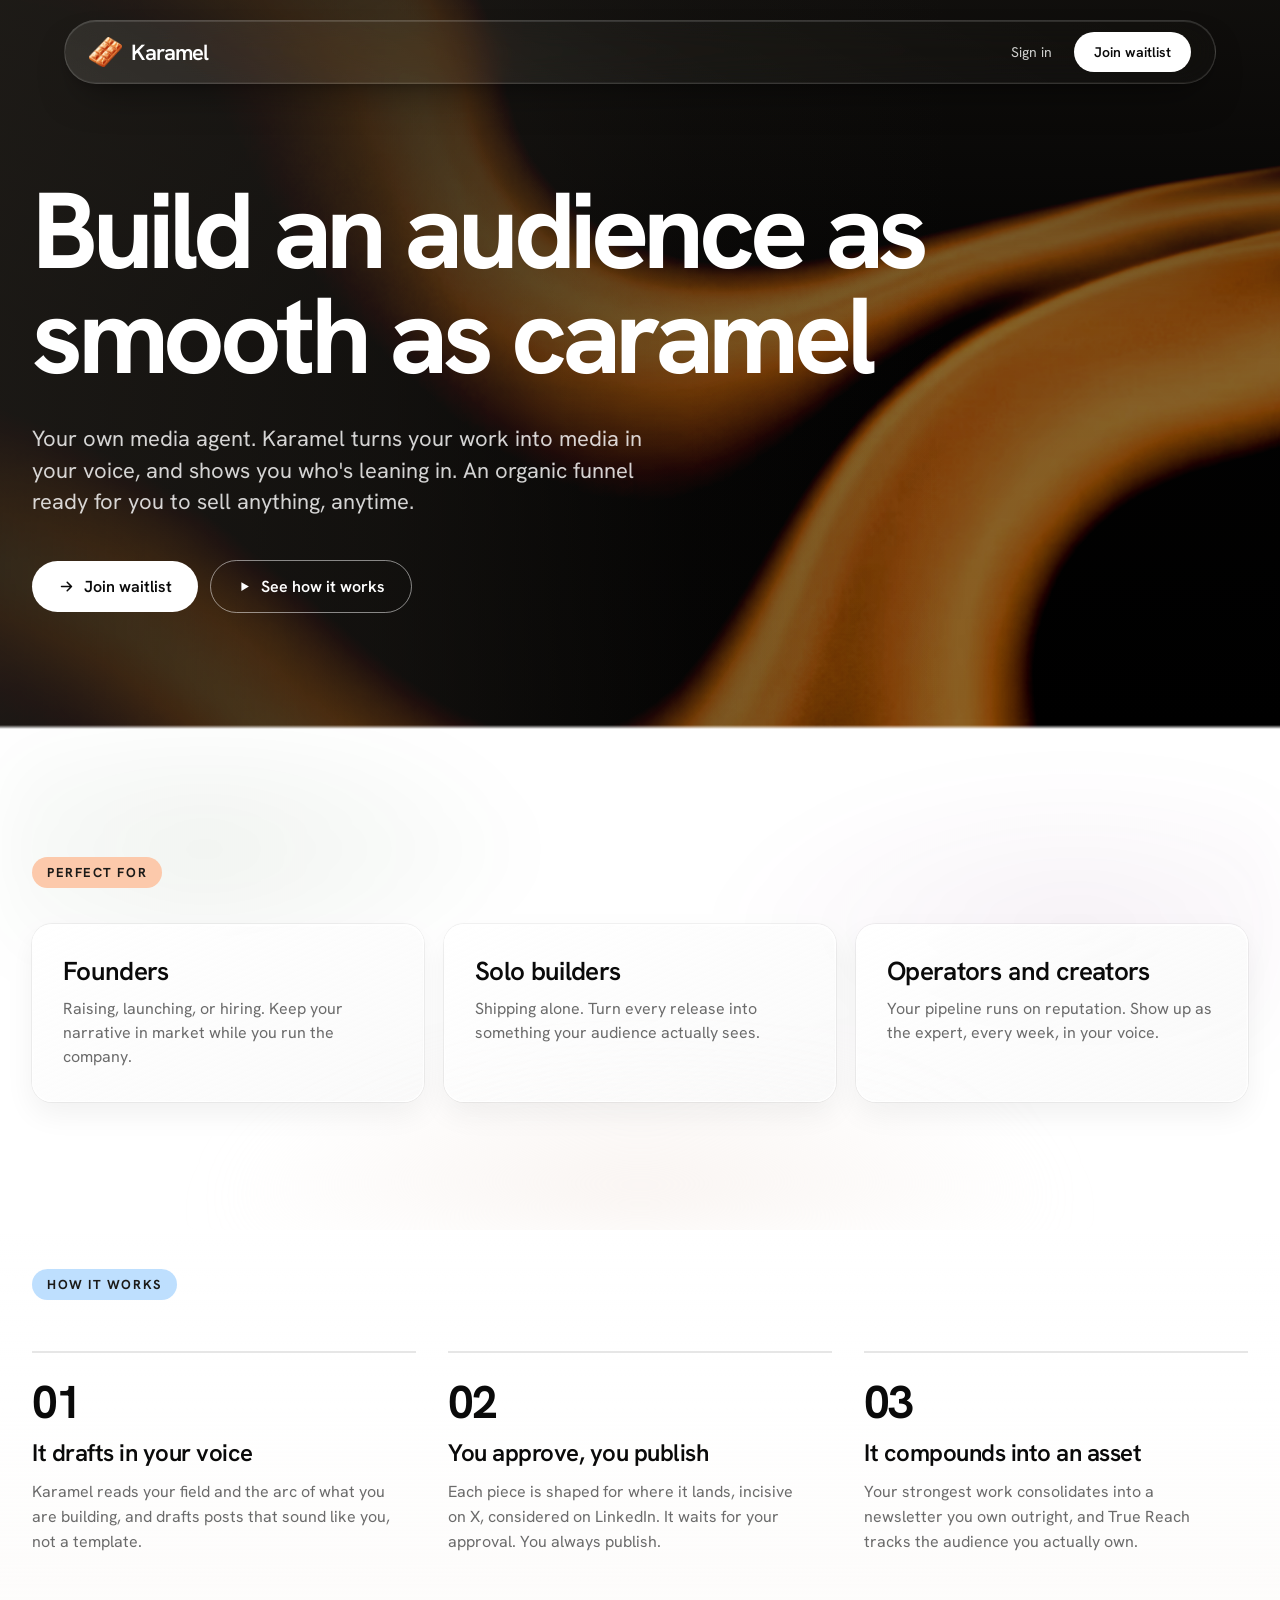
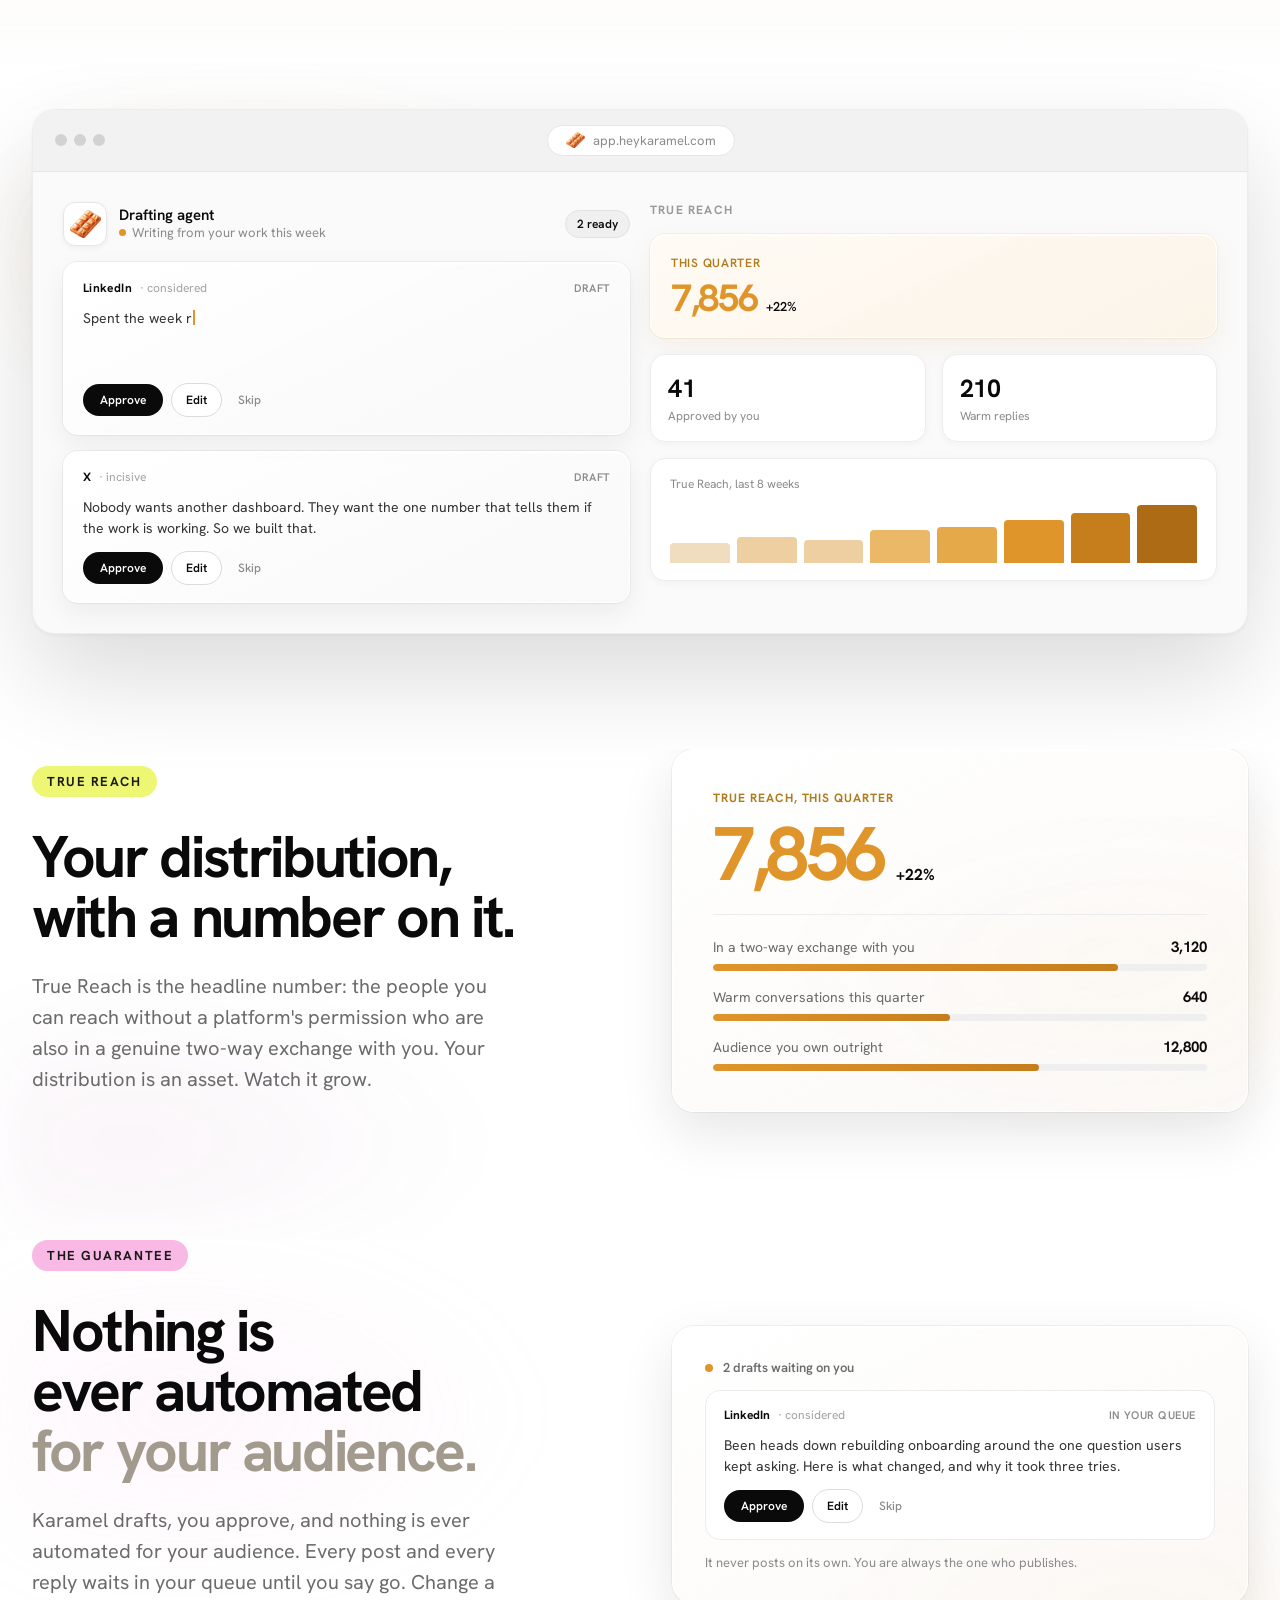
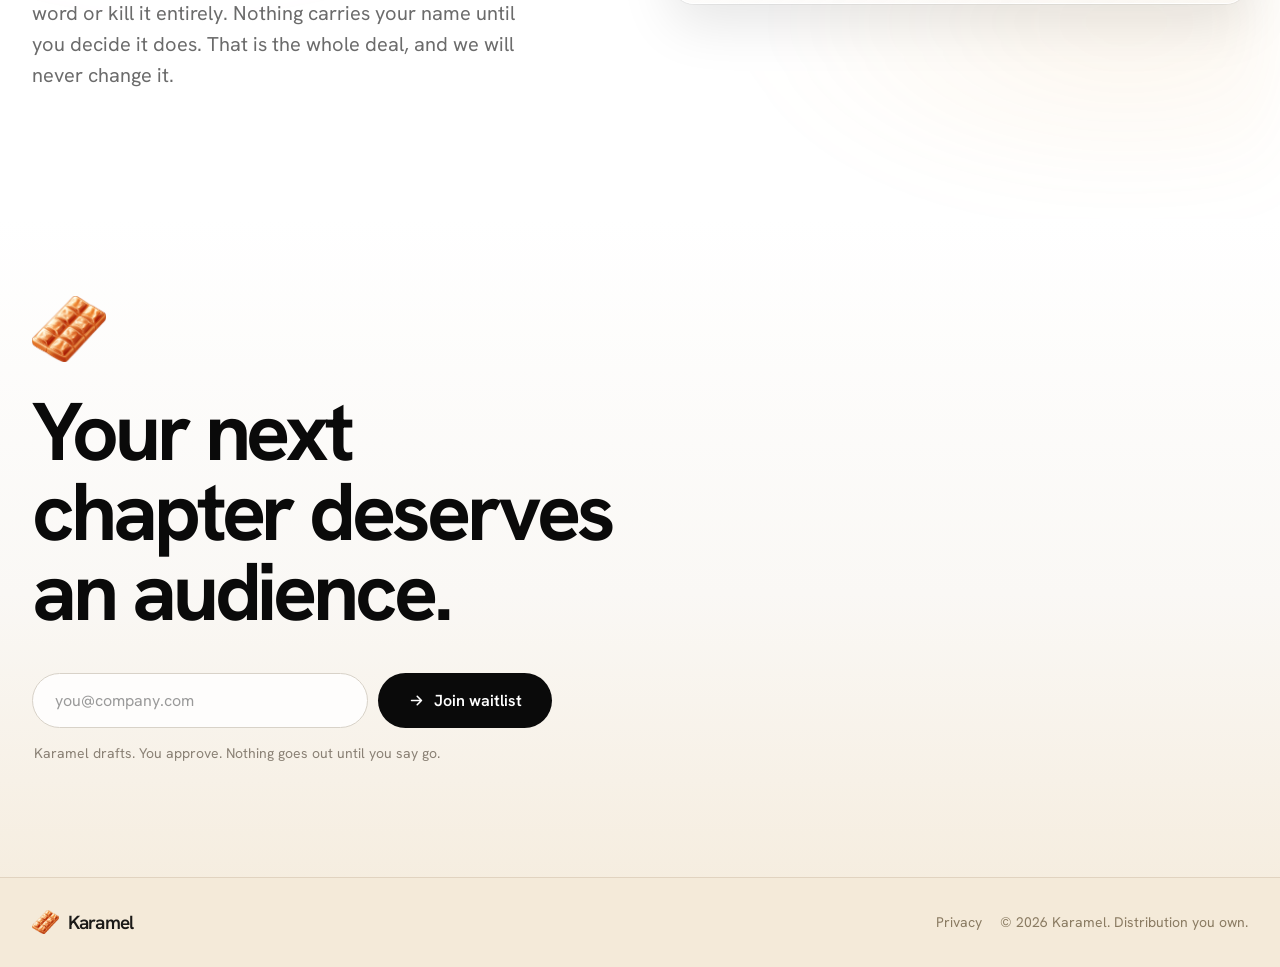
==== commit c638cb11: "Emblem 10 percent bigger Every place the mark is displayed, scaled by 1.1:    header 27 -> 30      i" ====
--- a/index.html
+++ b/index.html
@@ -107,7 +107,7 @@
 <nav style="position: fixed; top: 0; left: 0; right: 0; z-index: 50; padding: 20px 24px 0; pointer-events: none; font-family: 'Hanken Grotesk', system-ui, Helvetica, Arial, sans-serif;">
     <div class="kv-nav-glass" style="pointer-events: auto;">
       <a href="#top" style="display: flex; align-items: center; gap: 9px; flex-shrink: 0;">
-        <img src="assets/emblem.png" alt="Karamel" style="height: 27px; width: auto; display: block;">
+        <img src="assets/emblem.png" alt="Karamel" style="height: 30px; width: auto; display: block;">
         <span class="kv-wordmark">Karamel</span>
       </a>
       <div style="display: flex; align-items: center; gap: clamp(10px,2vw,22px);">
@@ -208,7 +208,7 @@
           <span style="width: 12px; height: 12px; border-radius: 50%; background: #d2d2d2;"></span>
         </div>
         <div style="display: flex; align-items: center; gap: 8px; margin: 0 auto; padding: 6px 18px; background: #ffffff; border: 1px solid #e6e6e6; border-radius: 999px; font-size: 13px; color: #8a8a8a;">
-          <img src="assets/emblem.png" alt="" style="height: 15px; width: auto;">app.heykaramel.com
+          <img src="assets/emblem.png" alt="" style="height: 16.5px; width: auto;">app.heykaramel.com
         </div>
         <div style="width: 48px;"></div>
       </div>
@@ -216,7 +216,7 @@
 
         <div style="display: flex; flex-direction: column; gap: 16px; min-width: 0;">
           <div style="display: flex; align-items: center; gap: 12px;">
-            <span style="width: 42px; height: 42px; border-radius: 12px; background: #ffffff; border: 1px solid #e6e6e6; display: flex; align-items: center; justify-content: center; flex-shrink: 0; box-shadow: 0 2px 6px rgba(0,0,0,0.05);"><img src="assets/emblem.png" alt="" style="width: 28px; height: 28px; object-fit: contain;"></span>
+            <span style="width: 42px; height: 42px; border-radius: 12px; background: #ffffff; border: 1px solid #e6e6e6; display: flex; align-items: center; justify-content: center; flex-shrink: 0; box-shadow: 0 2px 6px rgba(0,0,0,0.05);"><img src="assets/emblem.png" alt="" style="width: 31px; height: 31px; object-fit: contain;"></span>
             <div style="min-width: 0;">
               <div style="font-size: 15px; font-weight: 600; color: #0a0a0a; line-height: 1.2;">Drafting agent</div>
               <div style="font-size: 13px; color: #8a8a8a; display: flex; align-items: center; gap: 6px;"><span style="width: 7px; height: 7px; border-radius: 50%; background: #e0952b; display: inline-block; animation: kv-pulse 1.8s ease-in-out infinite;"></span>Writing from your work this week</div>
@@ -346,7 +346,7 @@
   <!-- CLOSING CTA + FOOTER (vertical fade into cream, footer carries the cream through) -->
   <div style="background: linear-gradient(180deg, #ffffff 0%, #faf8f5 50%, #f4ead9 100%);">
     <section id="waitlist" data-reveal style="max-width: 1240px; margin: 0 auto; padding: clamp(40px,6vw,80px) 32px clamp(72px,9vw,120px);">
-      <img src="assets/emblem.png" alt="" style="height: 60px; width: auto; display: block; margin: 0 0 clamp(22px,2.6vw,30px);">
+      <img src="assets/emblem.png" alt="" style="height: 66px; width: auto; display: block; margin: 0 0 clamp(22px,2.6vw,30px);">
       <h2 style="font-size: clamp(40px,6.4vw,84px); font-weight: 700; letter-spacing: -0.05em; line-height: 0.98; margin: 0 0 clamp(28px,3.5vw,40px); max-width: 16ch; color: #0a0a0a; text-wrap: balance;">Your next chapter deserves an audience.</h2>
       <div class="km-wl">
         <div class="km-wl-open">
@@ -370,7 +370,7 @@
     <footer style="background: #f4ead9; border-top: 1px solid rgba(90,45,10,0.12); padding: 32px 32px;">
       <div style="max-width: 1240px; margin: 0 auto; display: flex; justify-content: space-between; align-items: center; gap: 20px; flex-wrap: wrap;">
         <div style="display: flex; align-items: center; gap: 9px;">
-          <img src="assets/emblem.png" alt="" style="height: 22px; width: auto;">
+          <img src="assets/emblem.png" alt="" style="height: 24px; width: auto;">
           <span style="font-size: 19px; font-weight: 600; letter-spacing: -0.04em; color: #1b1a18;">Karamel</span>
         </div>
         <div style="display: flex; align-items: center; gap: 18px; flex-wrap: wrap;">
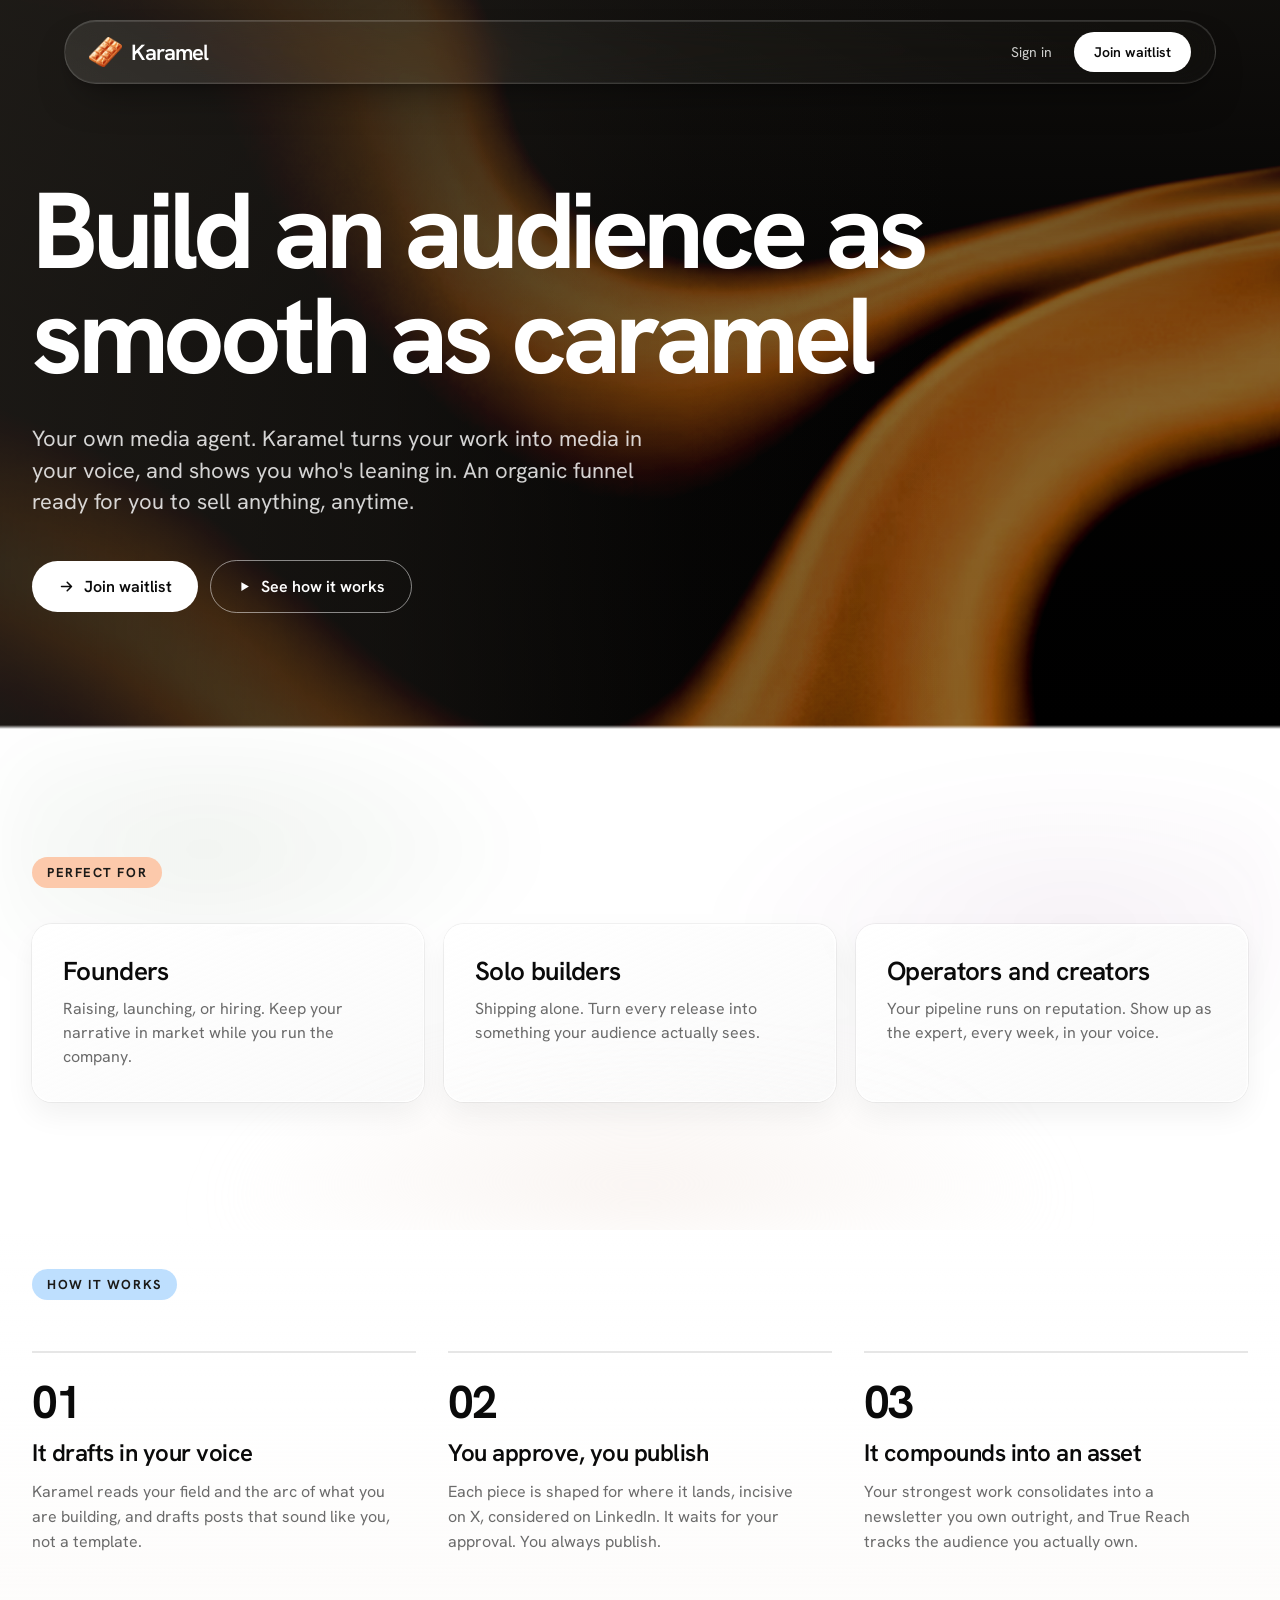
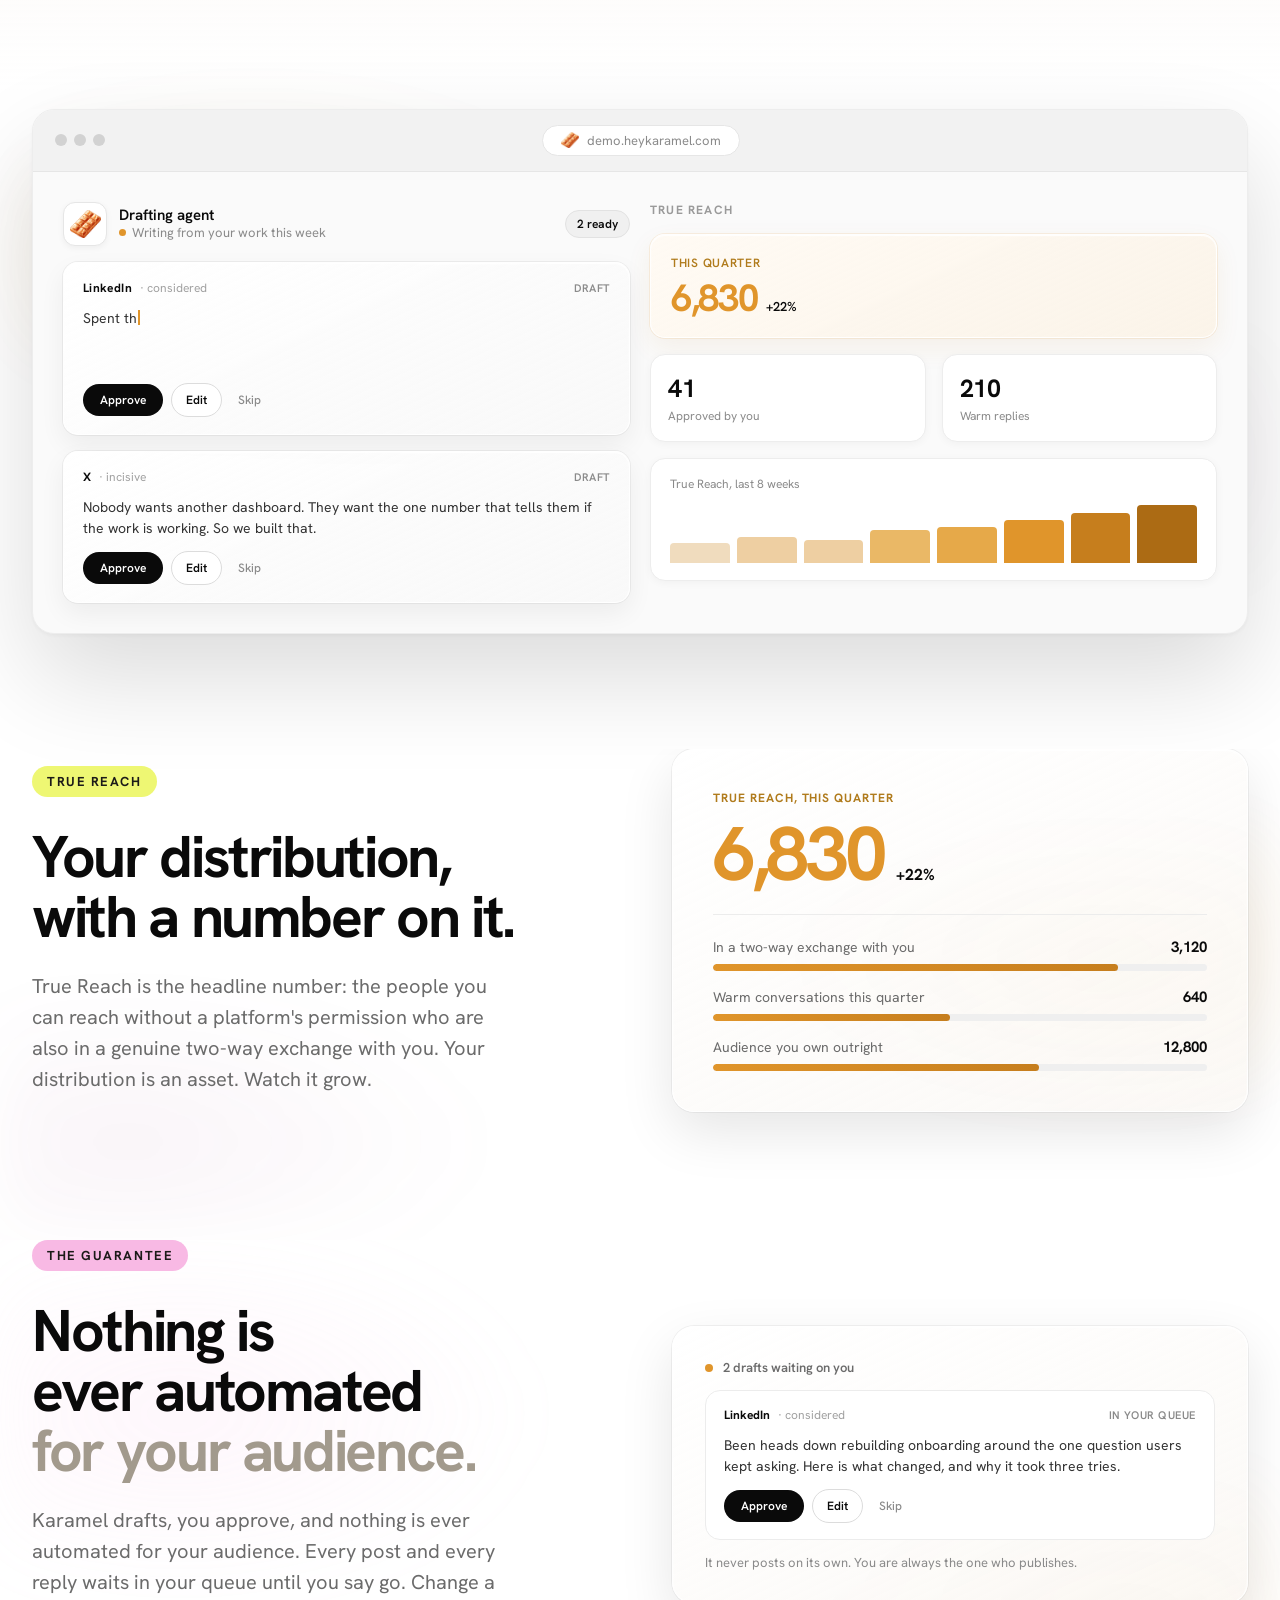
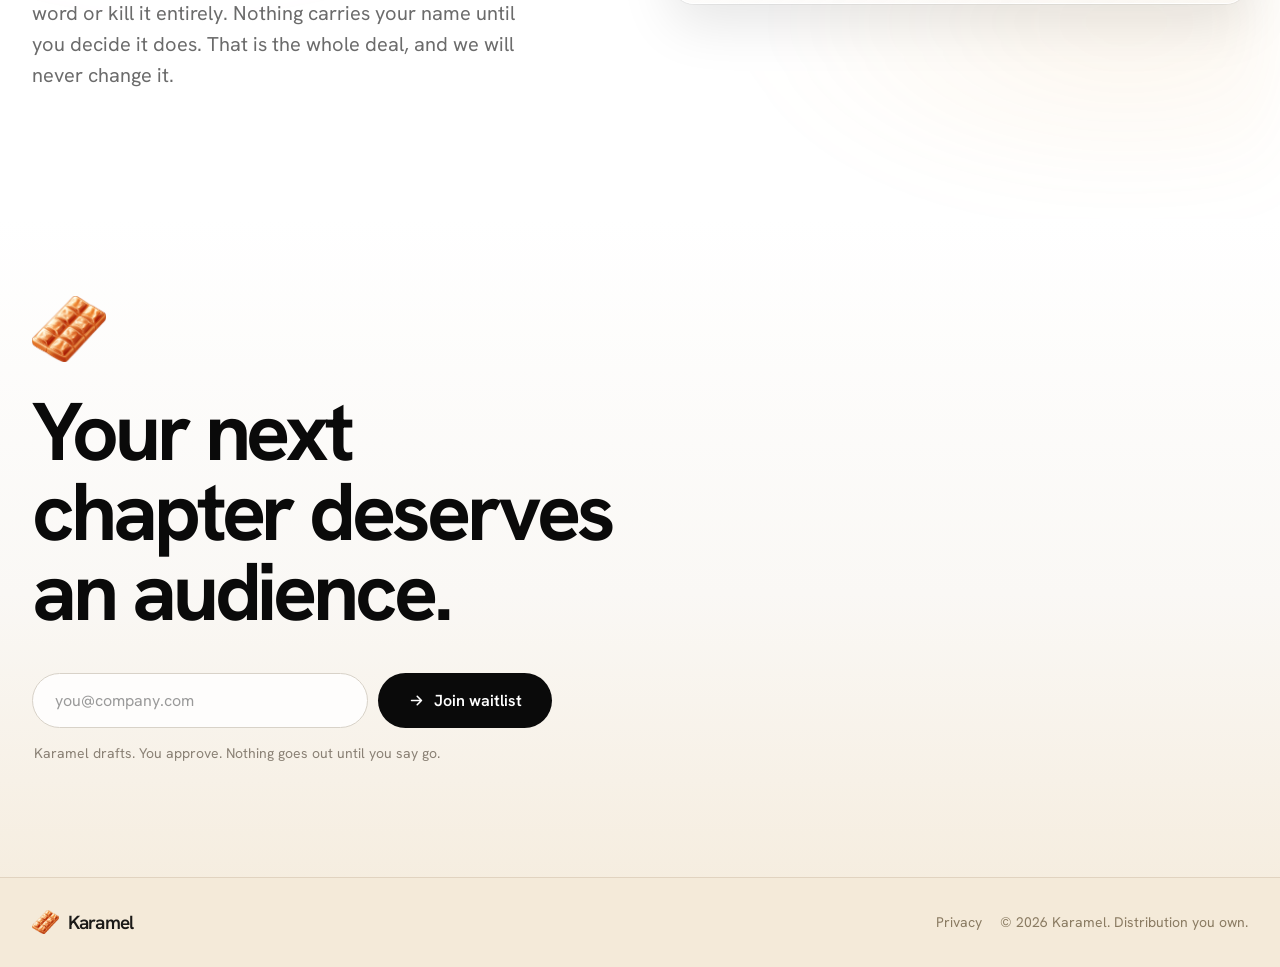
==== commit 86f55eb6: "The app is at demo.heykaramel.com now Six pages showed the old host inside the browser-chrome mockup" ====
--- a/index.html
+++ b/index.html
@@ -208,7 +208,7 @@
           <span style="width: 12px; height: 12px; border-radius: 50%; background: #d2d2d2;"></span>
         </div>
         <div style="display: flex; align-items: center; gap: 8px; margin: 0 auto; padding: 6px 18px; background: #ffffff; border: 1px solid #e6e6e6; border-radius: 999px; font-size: 13px; color: #8a8a8a;">
-          <img src="assets/emblem.png" alt="" style="height: 16.5px; width: auto;">app.heykaramel.com
+          <img src="assets/emblem.png" alt="" style="height: 16.5px; width: auto;">demo.heykaramel.com
         </div>
         <div style="width: 48px;"></div>
       </div>
